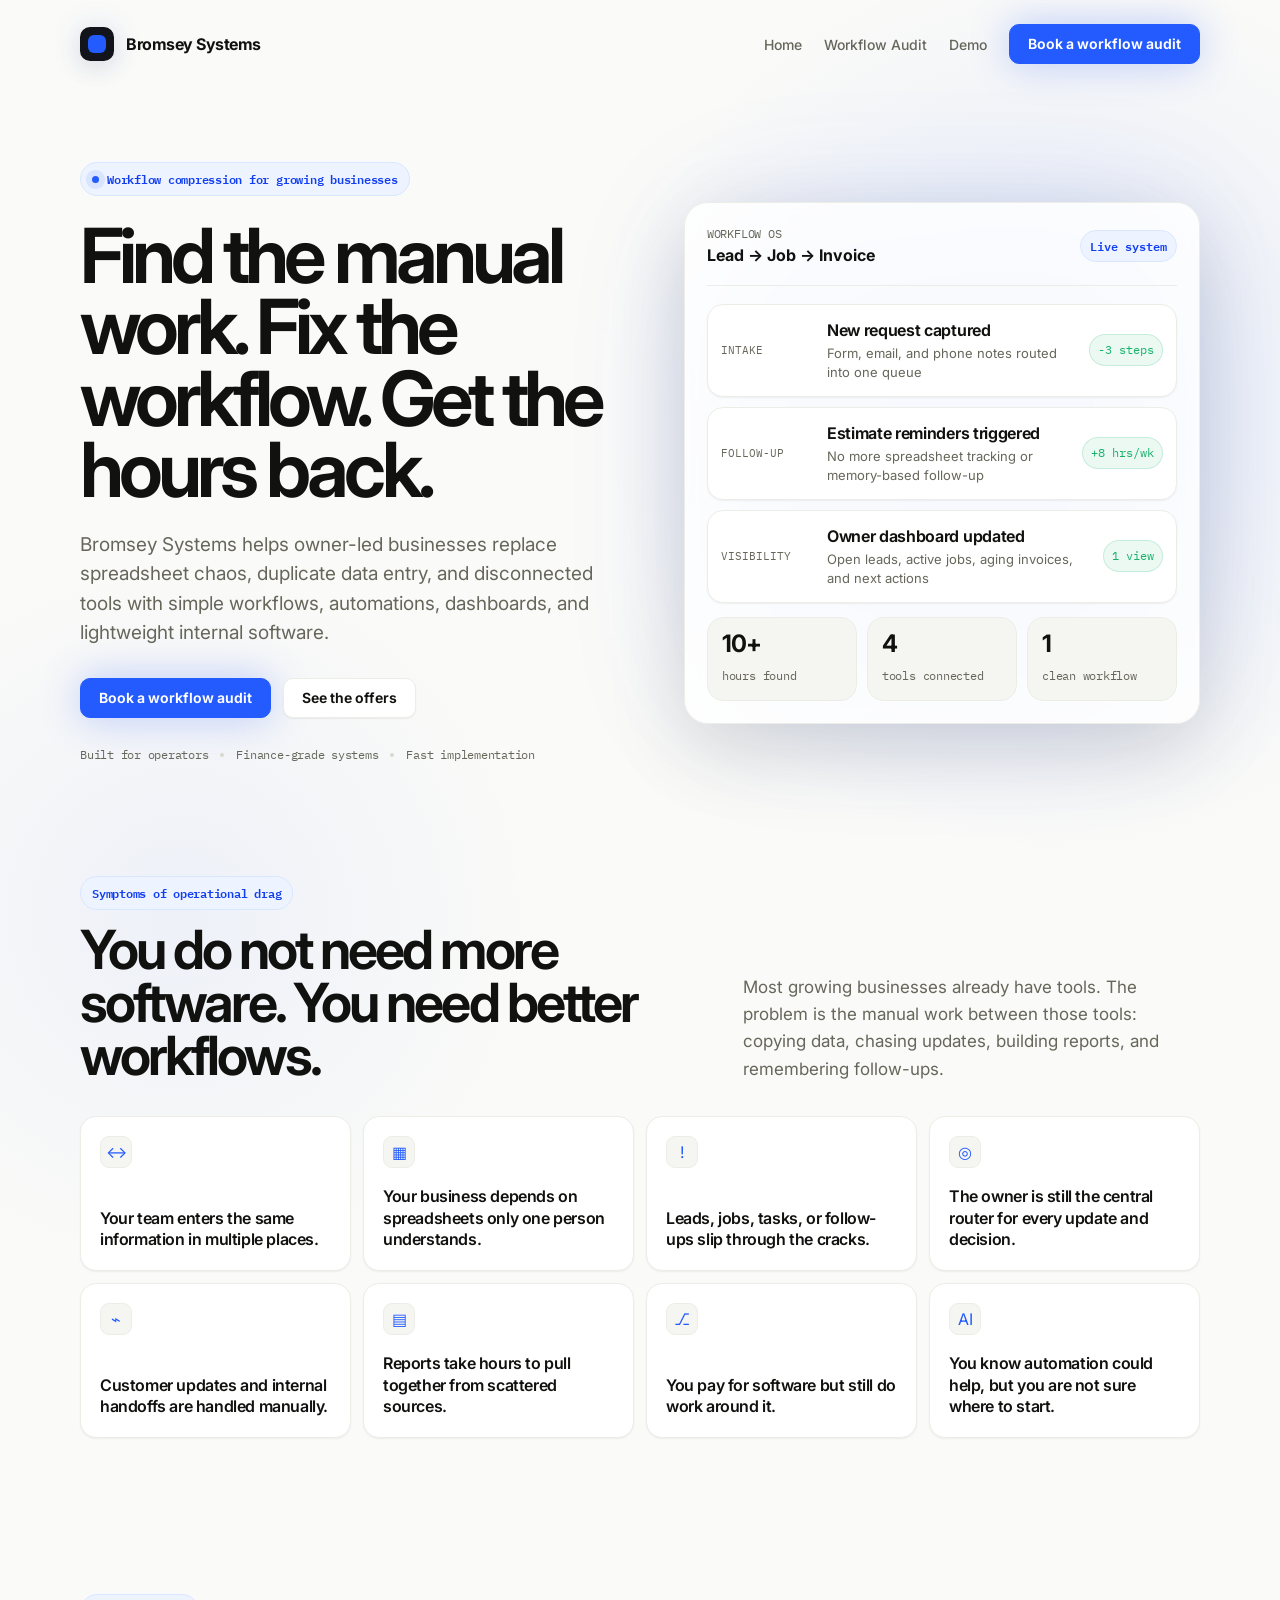
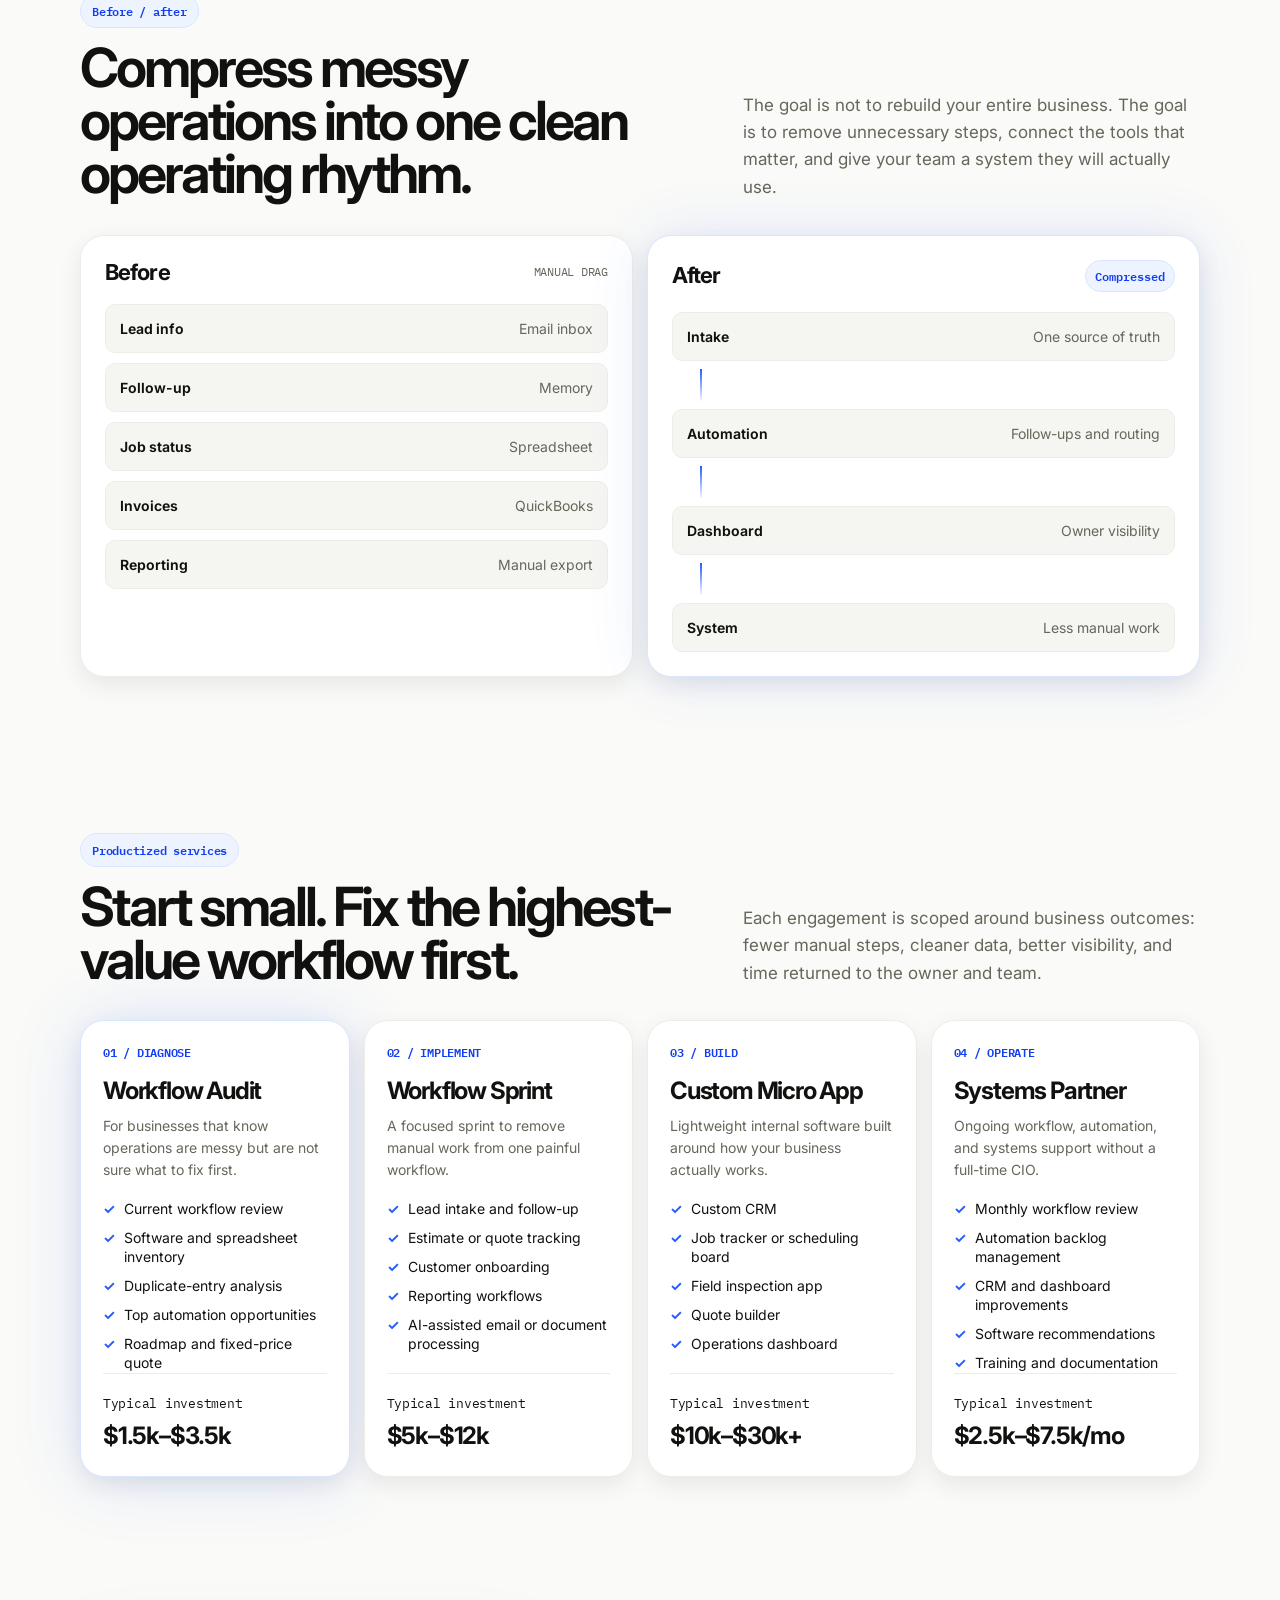
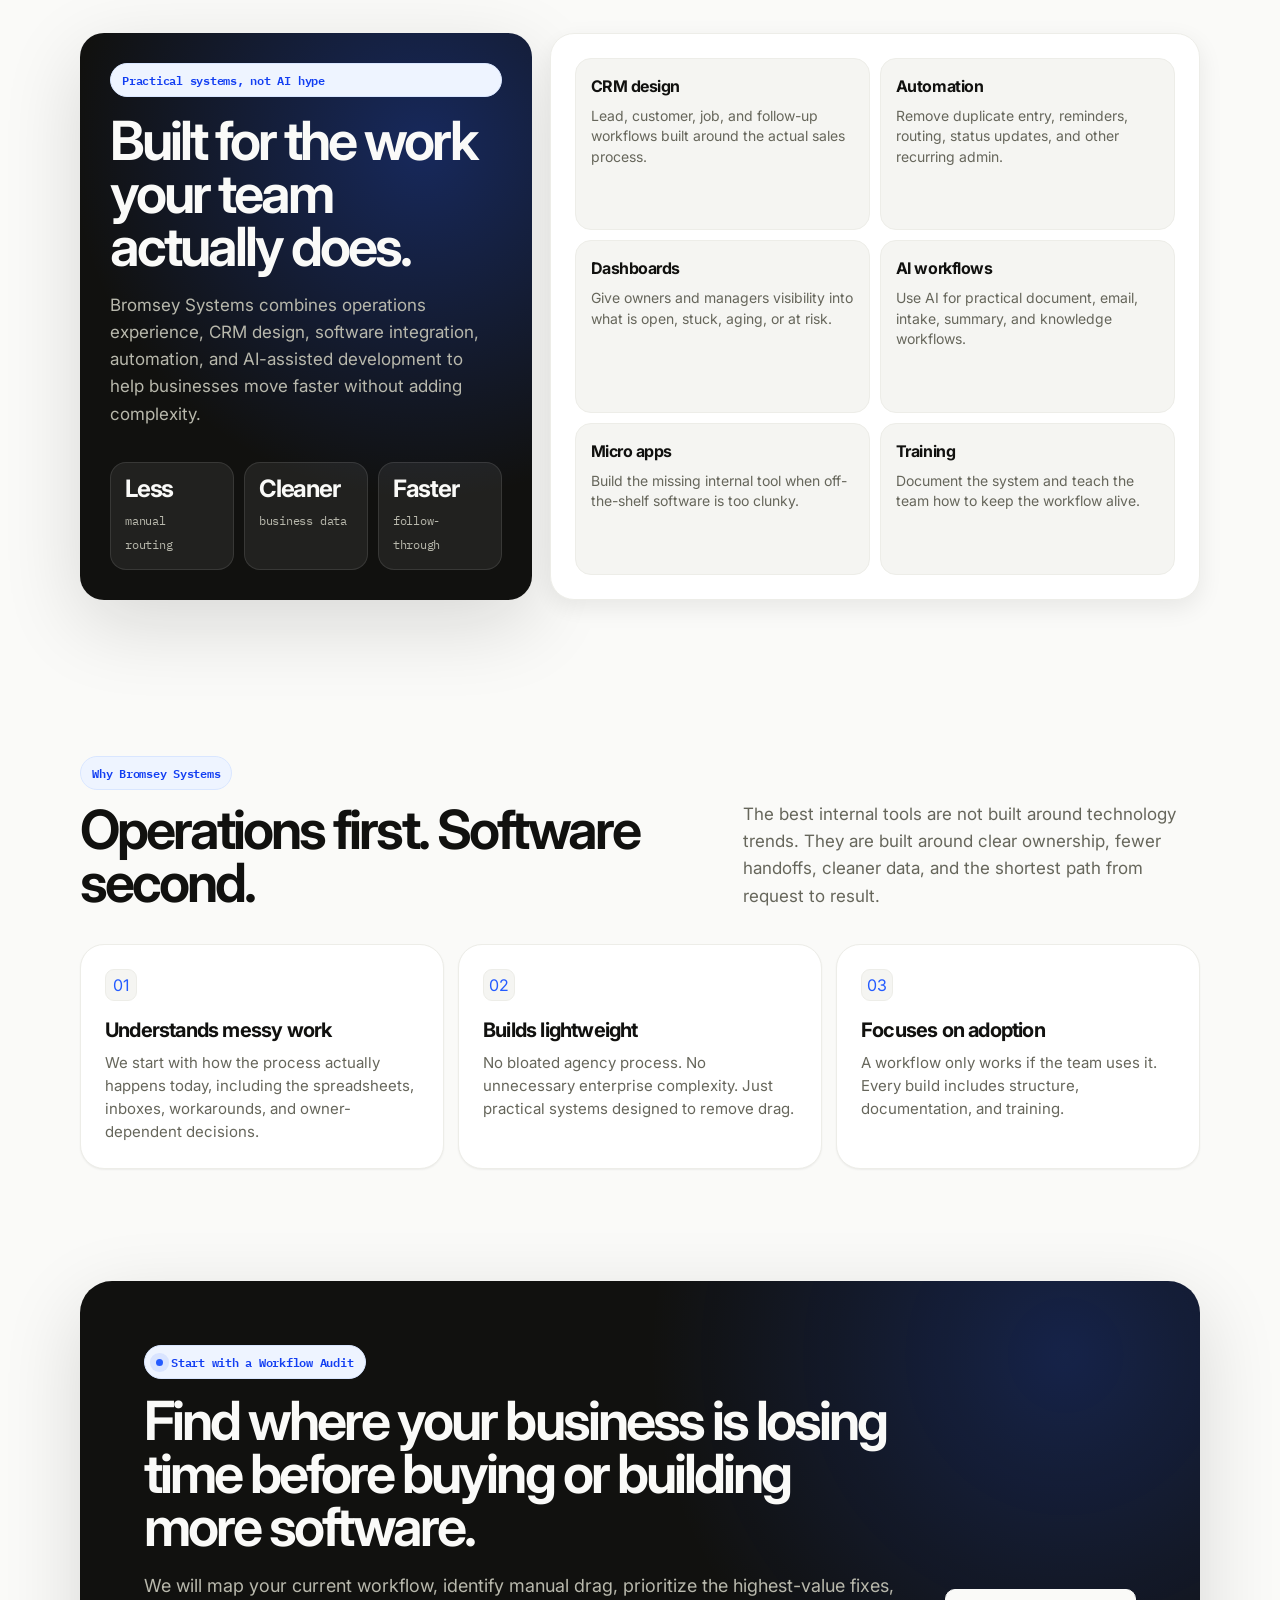
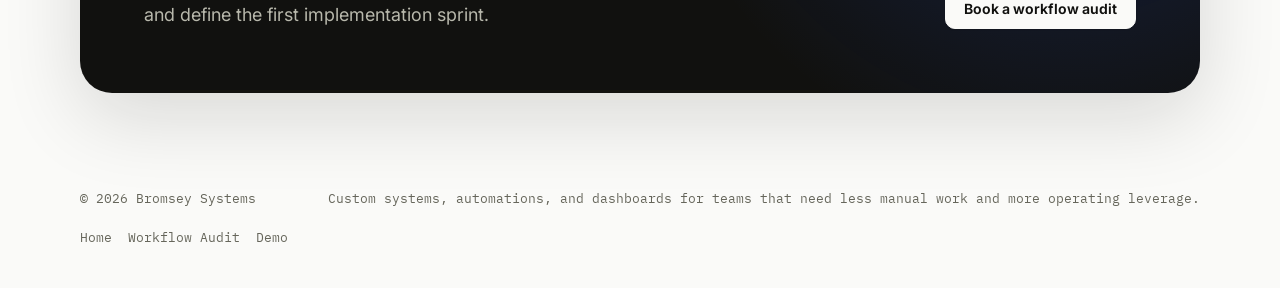
==== index.html @ bb5484d5 "Fix redundant mobile CTA on home page, refresh demo page copy index.html: the collapsed mobile nav s" ====
<!DOCTYPE html>
<html lang="en">
<head>
  <meta charset="UTF-8" />
  <meta name="viewport" content="width=device-width, initial-scale=1.0" />
  <title>Bromsey Systems | Workflow Compression for Growing Businesses</title>
  <meta name="description" content="Bromsey Systems helps owner-led businesses eliminate manual work with simple systems, automations, dashboards, and lightweight internal tools." />
  <link rel="preconnect" href="https://fonts.googleapis.com">
  <link rel="preconnect" href="https://fonts.gstatic.com" crossorigin>
  <link href="https://fonts.googleapis.com/css2?family=IBM+Plex+Mono:wght@400;500;600&family=Inter:wght@400;500;600;650;700&display=swap" rel="stylesheet">
  <link rel="stylesheet" href="assets/reveal.css">
  <style>
    :root {
      --background: #FAFAF8;
      --surface: #FFFFFF;
      --surface-2: #F5F5F2;
      --text: #11110F;
      --text-muted: #66665B;
      --muted-2: #8C8C80;
      --border: #EDEDE8;
      --border-strong: #D8D8D0;

      --brand: #245BFF;
      --brand-hover: #123EF2;
      --brand-soft: #EEF4FF;
      --brand-border: #D9E6FF;
      --brand-dark: #0A1438;

      --success: #17B26A;
      --warning: #F79009;

      --font-sans: "Inter", "Helvetica Neue", Arial, sans-serif;
      --font-mono: "IBM Plex Mono", "SFMono-Regular", Consolas, monospace;

      --radius-sm: 6px;
      --radius-md: 10px;
      --radius-lg: 16px;
      --radius-xl: 24px;
      --radius-full: 999px;

      --shadow-sm: 0 1px 2px rgba(17, 17, 15, 0.06);
      --shadow-md: 0 8px 24px rgba(17, 17, 15, 0.08);
      --shadow-lg: 0 24px 80px rgba(17, 17, 15, 0.14);
      --glow-brand: 0 0 80px rgba(36, 91, 255, 0.35);
    }

    * { box-sizing: border-box; }

    html {
      scroll-behavior: smooth;
    }

    body {
      margin: 0;
      font-family: var(--font-sans);
      background:
        radial-gradient(circle at 82% 8%, rgba(36, 91, 255, 0.10), transparent 28rem),
        radial-gradient(circle at 14% 18%, rgba(36, 91, 255, 0.06), transparent 22rem),
        var(--background);
      color: var(--text);
      line-height: 1.5;
    }

    a {
      color: inherit;
      text-decoration: none;
    }

    .page {
      overflow: hidden;
    }

    .nav {
      width: min(1120px, calc(100% - 40px));
      margin: 0 auto;
      padding: 24px 0 16px;
      display: flex;
      align-items: center;
      justify-content: space-between;
      flex-wrap: wrap;
      row-gap: 10px;
      gap: 24px;
    }

    .brand-lockup {
      display: flex;
      align-items: center;
      gap: 12px;
      font-weight: 700;
      letter-spacing: -0.03em;
      white-space: nowrap;
    }

    .mark {
      width: 34px;
      height: 34px;
      border-radius: 10px;
      background: var(--text);
      position: relative;
      box-shadow: var(--shadow-md);
    }

    .mark::before {
      content: "";
      position: absolute;
      left: 8px;
      top: 8px;
      width: 18px;
      height: 18px;
      border-radius: 6px;
      background: var(--brand);
      box-shadow: 0 0 34px rgba(36, 91, 255, 0.45);
    }

    .nav-links {
      display: flex;
      align-items: center;
      gap: 22px;
      font-size: 14px;
      color: var(--text-muted);
      font-weight: 500;
    }

    .nav-links a:hover {
      color: var(--text);
    }

    .nav-toggle {
      display: none;
      flex-direction: column;
      justify-content: center;
      align-items: center;
      gap: 5px;
      width: 38px;
      height: 38px;
      border-radius: var(--radius-md);
      border: 1px solid var(--border);
      background: var(--surface);
      cursor: pointer;
      padding: 0;
      margin-left: auto;
    }

    .nav-toggle-bar {
      display: block;
      width: 16px;
      height: 2px;
      background: var(--text);
      transition: transform 200ms ease, opacity 200ms ease;
    }

    .nav-toggle.active .nav-toggle-bar:nth-child(1) {
      transform: translateY(7px) rotate(45deg);
    }

    .nav-toggle.active .nav-toggle-bar:nth-child(2) {
      opacity: 0;
    }

    .nav-toggle.active .nav-toggle-bar:nth-child(3) {
      transform: translateY(-7px) rotate(-45deg);
    }

    .button {
      display: inline-flex;
      align-items: center;
      justify-content: center;
      border-radius: var(--radius-md);
      padding: 12px 18px;
      font-weight: 650;
      font-size: 14px;
      line-height: 1;
      transition: transform 180ms ease, background 180ms ease, border-color 180ms ease, box-shadow 180ms ease;
      white-space: nowrap;
    }

    .button-primary {
      background: var(--brand);
      color: #fff;
      box-shadow: 0 0 40px rgba(36, 91, 255, 0.28);
      border: 1px solid var(--brand);
    }

    .button-primary:hover {
      background: var(--brand-hover);
      transform: translateY(-1px);
    }

    .button-secondary {
      background: var(--surface);
      color: var(--text);
      border: 1px solid var(--border);
      box-shadow: var(--shadow-sm);
    }

    .button-secondary:hover {
      border-color: var(--border-strong);
      transform: translateY(-1px);
    }

    .hero {
      width: min(1120px, calc(100% - 40px));
      margin: 0 auto;
      padding: 82px 0 72px;
      display: grid;
      grid-template-columns: minmax(0, 1.03fr) minmax(420px, 0.97fr);
      gap: 56px;
      align-items: center;
    }

    .badge {
      display: inline-flex;
      align-items: center;
      gap: 8px;
      background: var(--brand-soft);
      color: var(--brand-hover);
      border: 1px solid var(--brand-border);
      border-radius: var(--radius-full);
      font-family: var(--font-mono);
      font-size: 12px;
      font-weight: 600;
      letter-spacing: -0.02em;
      padding: 7px 11px;
    }

    .pulse {
      width: 7px;
      height: 7px;
      border-radius: 999px;
      background: var(--brand);
      box-shadow: 0 0 0 6px rgba(36, 91, 255, 0.10);
    }

    h1 {
      margin: 24px 0 24px;
      font-size: clamp(48px, 7vw, 76px);
      line-height: 0.94;
      letter-spacing: -0.065em;
      font-weight: 650;
    }

    .hero-copy {
      color: var(--text-muted);
      font-size: 19px;
      line-height: 1.55;
      max-width: 660px;
      margin: 0 0 30px;
    }

    .hero-actions {
      display: flex;
      align-items: center;
      gap: 12px;
      flex-wrap: wrap;
      margin-bottom: 28px;
    }

    .trust-row {
      display: flex;
      align-items: center;
      gap: 12px;
      flex-wrap: wrap;
      color: var(--text-muted);
      font-family: var(--font-mono);
      font-size: 12px;
      letter-spacing: -0.02em;
    }

    .trust-dot {
      width: 4px;
      height: 4px;
      border-radius: 999px;
      background: var(--border-strong);
    }

    .hero-visual {
      position: relative;
    }

    .hero-visual::before {
      content: "";
      position: absolute;
      inset: 30px;
      background: var(--brand);
      filter: blur(75px);
      opacity: 0.17;
      z-index: 0;
    }

    .ops-card {
      position: relative;
      z-index: 1;
      background: rgba(255, 255, 255, 0.86);
      backdrop-filter: blur(16px);
      border: 1px solid var(--border);
      border-radius: var(--radius-xl);
      box-shadow: var(--shadow-lg);
      padding: 22px;
    }

    .ops-header {
      display: flex;
      align-items: center;
      justify-content: space-between;
      padding-bottom: 18px;
      border-bottom: 1px solid var(--border);
      margin-bottom: 18px;
    }

    .mono-label {
      font-family: var(--font-mono);
      color: var(--text-muted);
      font-size: 12px;
      letter-spacing: -0.02em;
      text-transform: uppercase;
    }

    .status-chip {
      font-family: var(--font-mono);
      font-size: 12px;
      color: var(--brand-hover);
      background: var(--brand-soft);
      border: 1px solid var(--brand-border);
      padding: 6px 9px;
      border-radius: var(--radius-full);
      font-weight: 600;
    }

    .flow {
      display: grid;
      gap: 10px;
    }

    .flow-row {
      display: grid;
      grid-template-columns: 94px 1fr auto;
      gap: 12px;
      align-items: center;
      padding: 13px;
      background: var(--surface);
      border: 1px solid var(--border);
      border-radius: var(--radius-lg);
      box-shadow: var(--shadow-sm);
    }

    .flow-tag {
      font-family: var(--font-mono);
      font-size: 11px;
      color: var(--text-muted);
    }

    .flow-title {
      font-weight: 650;
      letter-spacing: -0.02em;
    }

    .flow-meta {
      color: var(--text-muted);
      font-size: 13px;
      margin-top: 2px;
    }

    .mini-metric {
      font-family: var(--font-mono);
      font-size: 12px;
      color: var(--success);
      background: rgba(23, 178, 106, 0.08);
      border: 1px solid rgba(23, 178, 106, 0.18);
      border-radius: var(--radius-full);
      padding: 6px 8px;
      white-space: nowrap;
    }

    .visual-footer {
      margin-top: 14px;
      display: grid;
      grid-template-columns: repeat(3, 1fr);
      gap: 10px;
    }

    .stat {
      border: 1px solid var(--border);
      background: var(--surface-2);
      border-radius: var(--radius-lg);
      padding: 14px;
    }

    .stat strong {
      display: block;
      font-size: 24px;
      line-height: 1;
      letter-spacing: -0.05em;
      margin-bottom: 6px;
    }

    .stat span {
      color: var(--text-muted);
      font-size: 12px;
      font-family: var(--font-mono);
      letter-spacing: -0.02em;
    }

    .section {
      width: min(1120px, calc(100% - 40px));
      margin: 0 auto;
      padding: 78px 0;
    }

    .section-tight {
      padding-top: 40px;
    }

    .section-heading {
      display: grid;
      grid-template-columns: minmax(0, 0.86fr) minmax(260px, 0.64fr);
      gap: 48px;
      align-items: end;
      margin-bottom: 34px;
    }

    h2 {
      margin: 14px 0 0;
      font-size: clamp(36px, 5vw, 54px);
      line-height: 0.98;
      letter-spacing: -0.055em;
      font-weight: 650;
    }

    .section-heading p {
      margin: 0;
      color: var(--text-muted);
      font-size: 17px;
      line-height: 1.6;
    }

    .pain-grid {
      display: grid;
      grid-template-columns: repeat(4, 1fr);
      gap: 12px;
    }

    .pain-card {
      background: var(--surface);
      border: 1px solid var(--border);
      border-radius: var(--radius-lg);
      box-shadow: var(--shadow-sm);
      padding: 19px;
      min-height: 152px;
      display: flex;
      flex-direction: column;
      gap: 18px;
      justify-content: space-between;
    }

    .icon {
      width: 32px;
      height: 32px;
      border-radius: 9px;
      background: var(--surface-2);
      border: 1px solid var(--border);
      display: grid;
      place-items: center;
      color: var(--brand);
    }

    .pain-card p {
      margin: 0;
      color: var(--text);
      font-weight: 600;
      letter-spacing: -0.025em;
      line-height: 1.35;
    }

    .split-system {
      display: grid;
      grid-template-columns: 1fr 1fr;
      gap: 14px;
      align-items: stretch;
    }

    .system-panel {
      border: 1px solid var(--border);
      border-radius: var(--radius-xl);
      background: var(--surface);
      padding: 24px;
      box-shadow: var(--shadow-md);
      position: relative;
      overflow: hidden;
    }

    .system-panel.after {
      border-color: var(--brand-border);
      box-shadow: var(--shadow-md), 0 0 60px rgba(36, 91, 255, 0.12);
    }

    .panel-title {
      display: flex;
      align-items: center;
      justify-content: space-between;
      gap: 16px;
      margin-bottom: 20px;
    }

    .panel-title h3 {
      margin: 0;
      font-size: 22px;
      line-height: 1.1;
      letter-spacing: -0.04em;
    }

    .stack {
      display: grid;
      gap: 10px;
    }

    .stack-item {
      display: flex;
      align-items: center;
      justify-content: space-between;
      gap: 12px;
      padding: 13px 14px;
      border-radius: var(--radius-md);
      background: var(--surface-2);
      border: 1px solid var(--border);
      color: var(--text-muted);
      font-size: 14px;
    }

    .stack-item strong {
      color: var(--text);
      font-weight: 650;
    }

    .connected-line {
      height: 32px;
      width: 2px;
      background: linear-gradient(var(--brand), rgba(36, 91, 255, 0.05));
      margin: -2px 0 -2px 28px;
    }

    .services-grid {
      display: grid;
      grid-template-columns: repeat(4, 1fr);
      gap: 14px;
    }

    .service-card {
      background: var(--surface);
      border: 1px solid var(--border);
      border-radius: var(--radius-xl);
      box-shadow: var(--shadow-md);
      padding: 22px;
      display: flex;
      flex-direction: column;
      min-height: 430px;
      position: relative;
    }

    .service-card.featured {
      border-color: var(--brand-border);
      box-shadow: var(--shadow-md), 0 0 70px rgba(36, 91, 255, 0.15);
    }

    .service-kicker {
      font-family: var(--font-mono);
      color: var(--brand-hover);
      font-size: 12px;
      font-weight: 600;
      letter-spacing: -0.02em;
      margin-bottom: 18px;
    }

    .service-card h3 {
      margin: 0 0 12px;
      font-size: 24px;
      line-height: 1;
      letter-spacing: -0.05em;
    }

    .service-card p {
      margin: 0 0 20px;
      color: var(--text-muted);
      font-size: 14px;
      line-height: 1.55;
    }

    .service-card ul {
      list-style: none;
      padding: 0;
      margin: 0;
      display: grid;
      gap: 10px;
    }

    .service-card li {
      display: flex;
      gap: 9px;
      color: var(--text);
      font-size: 14px;
      line-height: 1.35;
    }

    .check {
      color: var(--brand);
      font-weight: 700;
      flex: 0 0 auto;
    }

    .price {
      margin-top: auto;
      padding-top: 20px;
      font-family: var(--font-mono);
      color: var(--text);
      font-size: 13px;
      letter-spacing: -0.02em;
      border-top: 1px solid var(--border);
    }

    .price strong {
      display: block;
      font-family: var(--font-sans);
      font-size: 24px;
      letter-spacing: -0.05em;
      margin-top: 5px;
    }

    .capabilities {
      display: grid;
      grid-template-columns: 0.82fr 1.18fr;
      gap: 18px;
      align-items: stretch;
    }

    .dark-card {
      background:
        radial-gradient(circle at 76% 20%, rgba(36, 91, 255, 0.32), transparent 22rem),
        #11110F;
      color: #FAFAF8;
      border-radius: var(--radius-xl);
      padding: 30px;
      min-height: 400px;
      box-shadow: var(--shadow-lg);
      position: relative;
      overflow: hidden;
      display: flex;
      flex-direction: column;
    }

    .dark-card h2 {
      color: #FAFAF8;
      margin-top: 18px;
    }

    .dark-card p {
      color: #B8B8AC;
      font-size: 17px;
      line-height: 1.6;
      margin: 18px 0 0;
      max-width: 520px;
    }

    .metric-strip {
      position: static;
      display: grid;
      grid-template-columns: repeat(3, minmax(0, 1fr));
      gap: 10px;
      margin-top: auto;
      padding-top: 34px;
    }

    .metric-strip .stat {
      background: rgba(250,250,248,0.07);
      border-color: rgba(250,250,248,0.10);
      min-width: 0;
    }

    .metric-strip .stat span {
      color: #B8B8AC;
    }

    .cap-list {
      background: var(--surface);
      border: 1px solid var(--border);
      border-radius: var(--radius-xl);
      padding: 24px;
      display: grid;
      grid-template-columns: 1fr 1fr;
      gap: 10px;
      box-shadow: var(--shadow-md);
    }

    .cap-item {
      padding: 15px;
      border: 1px solid var(--border);
      border-radius: var(--radius-lg);
      background: var(--surface-2);
    }

    .cap-item h3 {
      margin: 0 0 8px;
      font-size: 16px;
      letter-spacing: -0.03em;
    }

    .cap-item p {
      margin: 0;
      color: var(--text-muted);
      font-size: 14px;
      line-height: 1.45;
    }

    .proof-grid {
      display: grid;
      grid-template-columns: repeat(3, 1fr);
      gap: 14px;
    }

    .proof-card {
      border: 1px solid var(--border);
      background: var(--surface);
      border-radius: var(--radius-xl);
      padding: 24px;
      box-shadow: var(--shadow-sm);
    }

    .proof-card h3 {
      margin: 18px 0 10px;
      font-size: 20px;
      letter-spacing: -0.04em;
      line-height: 1.1;
    }

    .proof-card p {
      margin: 0;
      color: var(--text-muted);
      font-size: 15px;
      line-height: 1.55;
    }

    .cta {
      width: min(1120px, calc(100% - 40px));
      margin: 34px auto 96px;
      background:
        radial-gradient(circle at 88% 18%, rgba(36, 91, 255, 0.24), transparent 26rem),
        #11110F;
      color: #FAFAF8;
      border-radius: 32px;
      padding: clamp(34px, 6vw, 64px);
      display: grid;
      grid-template-columns: minmax(0, 1fr) auto;
      gap: 32px;
      align-items: end;
      box-shadow: var(--shadow-lg);
    }

    .cta h2 {
      color: #FAFAF8;
      margin-top: 16px;
      max-width: 800px;
    }

    .cta p {
      color: #B8B8AC;
      font-size: 18px;
      line-height: 1.6;
      margin: 18px 0 0;
      max-width: 760px;
    }

    .cta .button-secondary {
      background: #FAFAF8;
      border-color: #FAFAF8;
    }

    .footer {
      width: min(1120px, calc(100% - 40px));
      margin: 0 auto;
      padding: 0 0 40px;
      color: var(--text-muted);
      font-size: 13px;
      display: flex;
      justify-content: space-between;
      gap: 20px;
      flex-wrap: wrap;
      font-family: var(--font-mono);
    }

    .footer-links {
      display: flex;
      gap: 16px;
    }

    .footer-links a:hover {
      color: var(--text);
    }

    @media (max-width: 980px) {
      .hero {
        grid-template-columns: 1fr;
        padding-top: 56px;
      }

      .hero-visual {
        max-width: 620px;
      }

      .section-heading,
      .capabilities,
      .cta {
        grid-template-columns: 1fr;
      }

      .pain-grid,
      .services-grid {
        grid-template-columns: repeat(2, 1fr);
      }

      .split-system,
      .proof-grid {
        grid-template-columns: 1fr;
      }

      .service-card {
        min-height: auto;
      }
    }

    @media (max-width: 680px) {
      .nav-toggle {
        display: flex;
      }

      .nav-links {
        flex-basis: 100%;
      }

      .nav-links a:not(.button) {
        display: none;
      }

      .nav-links a.button {
        display: none;
      }

      .nav-links.open {
        flex-direction: column;
        align-items: flex-start;
        gap: 14px;
        padding-top: 8px;
      }

      .nav-links.open a.button {
        display: inline-flex;
      }

      .nav-links.open a:not(.button) {
        display: block;
      }

      .hero,
      .section,
      .cta,
      .nav,
      .footer {
        width: min(100% - 28px, 1120px);
      }

      .hero {
        padding-bottom: 46px;
      }

      h1 {
        font-size: 49px;
      }

      .hero-copy {
        font-size: 17px;
      }

      .pain-grid,
      .services-grid,
      .cap-list,
      .visual-footer,
      .metric-strip {
        grid-template-columns: 1fr;
      }

      .flow-row {
        grid-template-columns: 1fr;
      }

      .section {
        padding: 54px 0;
      }

      .cta {
        margin-bottom: 56px;
        border-radius: 24px;
      }
    }

    @media print {
      body {
        background: #fff;
      }
      .button, .nav-links {
        display: none;
      }
      .hero, .section, .cta {
        page-break-inside: avoid;
      }
      .cta, .dark-card {
        background: #11110F !important;
        -webkit-print-color-adjust: exact;
        print-color-adjust: exact;
      }
    }
  </style>
</head>

<body>
  <main class="page">
    <nav class="nav" aria-label="Main navigation">
      <a class="brand-lockup" href="index.html">
        <span class="mark" aria-hidden="true"></span>
        <span>Bromsey Systems</span>
      </a>
      <button class="nav-toggle" id="navToggle" type="button" aria-label="Toggle menu" aria-expanded="false" aria-controls="navLinks">
        <span class="nav-toggle-bar"></span>
        <span class="nav-toggle-bar"></span>
        <span class="nav-toggle-bar"></span>
      </button>
      <div class="nav-links" id="navLinks">
        <a href="index.html">Home</a>
        <a href="workflow-audit.html">Workflow Audit</a>
        <a href="demo.html">Demo</a>
        <a class="button button-primary" href="book-audit.html">Book a workflow audit</a>
      </div>
    </nav>

    <section class="hero">
      <div>
        <span class="badge"><span class="pulse"></span> Workflow compression for growing businesses</span>
        <h1>Find the manual work. Fix the workflow. Get the hours back.</h1>
        <p class="hero-copy">
          Bromsey Systems helps owner-led businesses replace spreadsheet chaos, duplicate data entry, and disconnected tools with simple workflows, automations, dashboards, and lightweight internal software.
        </p>
        <div class="hero-actions">
          <a class="button button-primary" href="book-audit.html">Book a workflow audit</a>
          <a class="button button-secondary" href="#services">See the offers</a>
        </div>
        <div class="trust-row" aria-label="Trust signals">
          <span>Built for operators</span>
          <span class="trust-dot"></span>
          <span>Finance-grade systems</span>
          <span class="trust-dot"></span>
          <span>Fast implementation</span>
        </div>
      </div>

      <div class="hero-visual" aria-label="Workflow system example">
        <div class="ops-card">
          <div class="ops-header">
            <div>
              <div class="mono-label">Workflow OS</div>
              <strong>Lead → Job → Invoice</strong>
            </div>
            <span class="status-chip">Live system</span>
          </div>

          <div class="flow">
            <div class="flow-row">
              <span class="flow-tag">INTAKE</span>
              <div>
                <div class="flow-title">New request captured</div>
                <div class="flow-meta">Form, email, and phone notes routed into one queue</div>
              </div>
              <span class="mini-metric">-3 steps</span>
            </div>

            <div class="flow-row">
              <span class="flow-tag">FOLLOW-UP</span>
              <div>
                <div class="flow-title">Estimate reminders triggered</div>
                <div class="flow-meta">No more spreadsheet tracking or memory-based follow-up</div>
              </div>
              <span class="mini-metric">+8 hrs/wk</span>
            </div>

            <div class="flow-row">
              <span class="flow-tag">VISIBILITY</span>
              <div>
                <div class="flow-title">Owner dashboard updated</div>
                <div class="flow-meta">Open leads, active jobs, aging invoices, and next actions</div>
              </div>
              <span class="mini-metric">1 view</span>
            </div>
          </div>

          <div class="visual-footer">
            <div class="stat">
              <strong data-counter="10" data-suffix="+">0+</strong>
              <span>hours found</span>
            </div>
            <div class="stat">
              <strong data-counter="4">0</strong>
              <span>tools connected</span>
            </div>
            <div class="stat">
              <strong data-counter="1">0</strong>
              <span>clean workflow</span>
            </div>
          </div>
        </div>
      </div>
    </section>

    <section class="section section-tight">
      <div class="section-heading reveal">
        <div>
          <span class="badge">Symptoms of operational drag</span>
          <h2>You do not need more software. You need better workflows.</h2>
        </div>
        <p>
          Most growing businesses already have tools. The problem is the manual work between those tools: copying data, chasing updates, building reports, and remembering follow-ups.
        </p>
      </div>

      <div class="pain-grid reveal-group">
        <div class="pain-card reveal-item">
          <span class="icon">↔</span>
          <p>Your team enters the same information in multiple places.</p>
        </div>
        <div class="pain-card reveal-item">
          <span class="icon">▦</span>
          <p>Your business depends on spreadsheets only one person understands.</p>
        </div>
        <div class="pain-card reveal-item">
          <span class="icon">!</span>
          <p>Leads, jobs, tasks, or follow-ups slip through the cracks.</p>
        </div>
        <div class="pain-card reveal-item">
          <span class="icon">◎</span>
          <p>The owner is still the central router for every update and decision.</p>
        </div>
        <div class="pain-card reveal-item">
          <span class="icon">⌁</span>
          <p>Customer updates and internal handoffs are handled manually.</p>
        </div>
        <div class="pain-card reveal-item">
          <span class="icon">▤</span>
          <p>Reports take hours to pull together from scattered sources.</p>
        </div>
        <div class="pain-card reveal-item">
          <span class="icon">⎇</span>
          <p>You pay for software but still do work around it.</p>
        </div>
        <div class="pain-card reveal-item">
          <span class="icon">AI</span>
          <p>You know automation could help, but you are not sure where to start.</p>
        </div>
      </div>
    </section>

    <section id="systems" class="section">
      <div class="section-heading reveal">
        <div>
          <span class="badge">Before / after</span>
          <h2>Compress messy operations into one clean operating rhythm.</h2>
        </div>
        <p>
          The goal is not to rebuild your entire business. The goal is to remove unnecessary steps, connect the tools that matter, and give your team a system they will actually use.
        </p>
      </div>

      <div class="split-system reveal-group">
        <div class="system-panel reveal-item">
          <div class="panel-title">
            <h3>Before</h3>
            <span class="mono-label">Manual drag</span>
          </div>
          <div class="stack">
            <div class="stack-item"><strong>Lead info</strong><span>Email inbox</span></div>
            <div class="stack-item"><strong>Follow-up</strong><span>Memory</span></div>
            <div class="stack-item"><strong>Job status</strong><span>Spreadsheet</span></div>
            <div class="stack-item"><strong>Invoices</strong><span>QuickBooks</span></div>
            <div class="stack-item"><strong>Reporting</strong><span>Manual export</span></div>
          </div>
        </div>

        <div class="system-panel after reveal-item">
          <div class="panel-title">
            <h3>After</h3>
            <span class="status-chip">Compressed</span>
          </div>
          <div class="stack">
            <div class="stack-item"><strong>Intake</strong><span>One source of truth</span></div>
            <div class="connected-line"></div>
            <div class="stack-item"><strong>Automation</strong><span>Follow-ups and routing</span></div>
            <div class="connected-line"></div>
            <div class="stack-item"><strong>Dashboard</strong><span>Owner visibility</span></div>
            <div class="connected-line"></div>
            <div class="stack-item"><strong>System</strong><span>Less manual work</span></div>
          </div>
        </div>
      </div>
    </section>

    <section id="services" class="section">
      <div class="section-heading reveal">
        <div>
          <span class="badge">Productized services</span>
          <h2>Start small. Fix the highest-value workflow first.</h2>
        </div>
        <p>
          Each engagement is scoped around business outcomes: fewer manual steps, cleaner data, better visibility, and time returned to the owner and team.
        </p>
      </div>

      <div class="services-grid reveal-group">
        <article id="audit" class="service-card featured reveal-item">
          <div class="service-kicker">01 / DIAGNOSE</div>
          <h3>Workflow Audit</h3>
          <p>For businesses that know operations are messy but are not sure what to fix first.</p>
          <ul>
            <li><span class="check">✓</span><span>Current workflow review</span></li>
            <li><span class="check">✓</span><span>Software and spreadsheet inventory</span></li>
            <li><span class="check">✓</span><span>Duplicate-entry analysis</span></li>
            <li><span class="check">✓</span><span>Top automation opportunities</span></li>
            <li><span class="check">✓</span><span>Roadmap and fixed-price quote</span></li>
          </ul>
          <div class="price">Typical investment <strong>$1.5k–$3.5k</strong></div>
        </article>

        <article class="service-card reveal-item">
          <div class="service-kicker">02 / IMPLEMENT</div>
          <h3>Workflow Sprint</h3>
          <p>A focused sprint to remove manual work from one painful workflow.</p>
          <ul>
            <li><span class="check">✓</span><span>Lead intake and follow-up</span></li>
            <li><span class="check">✓</span><span>Estimate or quote tracking</span></li>
            <li><span class="check">✓</span><span>Customer onboarding</span></li>
            <li><span class="check">✓</span><span>Reporting workflows</span></li>
            <li><span class="check">✓</span><span>AI-assisted email or document processing</span></li>
          </ul>
          <div class="price">Typical investment <strong>$5k–$12k</strong></div>
        </article>

        <article class="service-card reveal-item">
          <div class="service-kicker">03 / BUILD</div>
          <h3>Custom Micro App</h3>
          <p>Lightweight internal software built around how your business actually works.</p>
          <ul>
            <li><span class="check">✓</span><span>Custom CRM</span></li>
            <li><span class="check">✓</span><span>Job tracker or scheduling board</span></li>
            <li><span class="check">✓</span><span>Field inspection app</span></li>
            <li><span class="check">✓</span><span>Quote builder</span></li>
            <li><span class="check">✓</span><span>Operations dashboard</span></li>
          </ul>
          <div class="price">Typical investment <strong>$10k–$30k+</strong></div>
        </article>

        <article class="service-card reveal-item">
          <div class="service-kicker">04 / OPERATE</div>
          <h3>Systems Partner</h3>
          <p>Ongoing workflow, automation, and systems support without a full-time CIO.</p>
          <ul>
            <li><span class="check">✓</span><span>Monthly workflow review</span></li>
            <li><span class="check">✓</span><span>Automation backlog management</span></li>
            <li><span class="check">✓</span><span>CRM and dashboard improvements</span></li>
            <li><span class="check">✓</span><span>Software recommendations</span></li>
            <li><span class="check">✓</span><span>Training and documentation</span></li>
          </ul>
          <div class="price">Typical investment <strong>$2.5k–$7.5k/mo</strong></div>
        </article>
      </div>
    </section>

    <section class="section">
      <div class="capabilities reveal-group">
        <div class="dark-card reveal-item">
          <span class="badge">Practical systems, not AI hype</span>
          <h2>Built for the work your team actually does.</h2>
          <p>
            Bromsey Systems combines operations experience, CRM design, software integration, automation, and AI-assisted development to help businesses move faster without adding complexity.
          </p>
          <div class="metric-strip">
            <div class="stat">
              <strong>Less</strong>
              <span>manual routing</span>
            </div>
            <div class="stat">
              <strong>Cleaner</strong>
              <span>business data</span>
            </div>
            <div class="stat">
              <strong>Faster</strong>
              <span>follow-through</span>
            </div>
          </div>
        </div>

        <div class="cap-list reveal-item">
          <div class="cap-item">
            <h3>CRM design</h3>
            <p>Lead, customer, job, and follow-up workflows built around the actual sales process.</p>
          </div>
          <div class="cap-item">
            <h3>Automation</h3>
            <p>Remove duplicate entry, reminders, routing, status updates, and other recurring admin.</p>
          </div>
          <div class="cap-item">
            <h3>Dashboards</h3>
            <p>Give owners and managers visibility into what is open, stuck, aging, or at risk.</p>
          </div>
          <div class="cap-item">
            <h3>AI workflows</h3>
            <p>Use AI for practical document, email, intake, summary, and knowledge workflows.</p>
          </div>
          <div class="cap-item">
            <h3>Micro apps</h3>
            <p>Build the missing internal tool when off-the-shelf software is too clunky.</p>
          </div>
          <div class="cap-item">
            <h3>Training</h3>
            <p>Document the system and teach the team how to keep the workflow alive.</p>
          </div>
        </div>
      </div>
    </section>

    <section class="section">
      <div class="section-heading reveal">
        <div>
          <span class="badge">Why Bromsey Systems</span>
          <h2>Operations first. Software second.</h2>
        </div>
        <p>
          The best internal tools are not built around technology trends. They are built around clear ownership, fewer handoffs, cleaner data, and the shortest path from request to result.
        </p>
      </div>

      <div class="proof-grid reveal-group">
        <div class="proof-card reveal-item">
          <span class="icon">01</span>
          <h3>Understands messy work</h3>
          <p>We start with how the process actually happens today, including the spreadsheets, inboxes, workarounds, and owner-dependent decisions.</p>
        </div>
        <div class="proof-card reveal-item">
          <span class="icon">02</span>
          <h3>Builds lightweight</h3>
          <p>No bloated agency process. No unnecessary enterprise complexity. Just practical systems designed to remove drag.</p>
        </div>
        <div class="proof-card reveal-item">
          <span class="icon">03</span>
          <h3>Focuses on adoption</h3>
          <p>A workflow only works if the team uses it. Every build includes structure, documentation, and training.</p>
        </div>
      </div>
    </section>

    <section class="cta reveal">
      <div>
        <span class="badge"><span class="pulse"></span> Start with a Workflow Audit</span>
        <h2>Find where your business is losing time before buying or building more software.</h2>
        <p>
          We will map your current workflow, identify manual drag, prioritize the highest-value fixes, and define the first implementation sprint.
        </p>
      </div>
      <a class="button button-secondary" href="book-audit.html">Book a workflow audit</a>
    </section>

    <footer class="footer">
      <span>© 2026 Bromsey Systems</span>
      <span>Custom systems, automations, and dashboards for teams that need less manual work and more operating leverage.</span>
      <span class="footer-links">
        <a href="index.html">Home</a>
        <a href="workflow-audit.html">Workflow Audit</a>
        <a href="demo.html">Demo</a>
      </span>
    </footer>
  </main>

  <script src="assets/reveal.js" defer></script>
  <script>
    const navToggle = document.getElementById("navToggle");
    const navLinks = document.getElementById("navLinks");

    navToggle.addEventListener("click", () => {
      const isOpen = navLinks.classList.toggle("open");
      navToggle.classList.toggle("active", isOpen);
      navToggle.setAttribute("aria-expanded", String(isOpen));
    });

    navLinks.querySelectorAll("a").forEach(link => {
      link.addEventListener("click", () => {
        navLinks.classList.remove("open");
        navToggle.classList.remove("active");
        navToggle.setAttribute("aria-expanded", "false");
      });
    });
  </script>
</body>
</html>
---- assets/reveal.css ----
.reveal {
  opacity: 0;
  transform: translateY(22px);
  transition: opacity 640ms cubic-bezier(0.16, 1, 0.3, 1), transform 640ms cubic-bezier(0.16, 1, 0.3, 1);
  will-change: opacity, transform;
}

.reveal.in-view {
  opacity: 1;
  transform: translateY(0);
}

.reveal-group.in-view .reveal-item {
  opacity: 1;
  transform: translateY(0);
}

.reveal-item {
  opacity: 0;
  transform: translateY(18px);
  transition: opacity 560ms cubic-bezier(0.16, 1, 0.3, 1), transform 560ms cubic-bezier(0.16, 1, 0.3, 1);
}

.reveal-group.in-view .reveal-item:nth-child(1) { transition-delay: 0ms; }
.reveal-group.in-view .reveal-item:nth-child(2) { transition-delay: 60ms; }
.reveal-group.in-view .reveal-item:nth-child(3) { transition-delay: 120ms; }
.reveal-group.in-view .reveal-item:nth-child(4) { transition-delay: 180ms; }
.reveal-group.in-view .reveal-item:nth-child(5) { transition-delay: 240ms; }
.reveal-group.in-view .reveal-item:nth-child(6) { transition-delay: 300ms; }
.reveal-group.in-view .reveal-item:nth-child(7) { transition-delay: 360ms; }
.reveal-group.in-view .reveal-item:nth-child(8) { transition-delay: 420ms; }

@media (prefers-reduced-motion: reduce) {
  .reveal,
  .reveal-item {
    opacity: 1;
    transform: none;
    transition: none;
  }
}
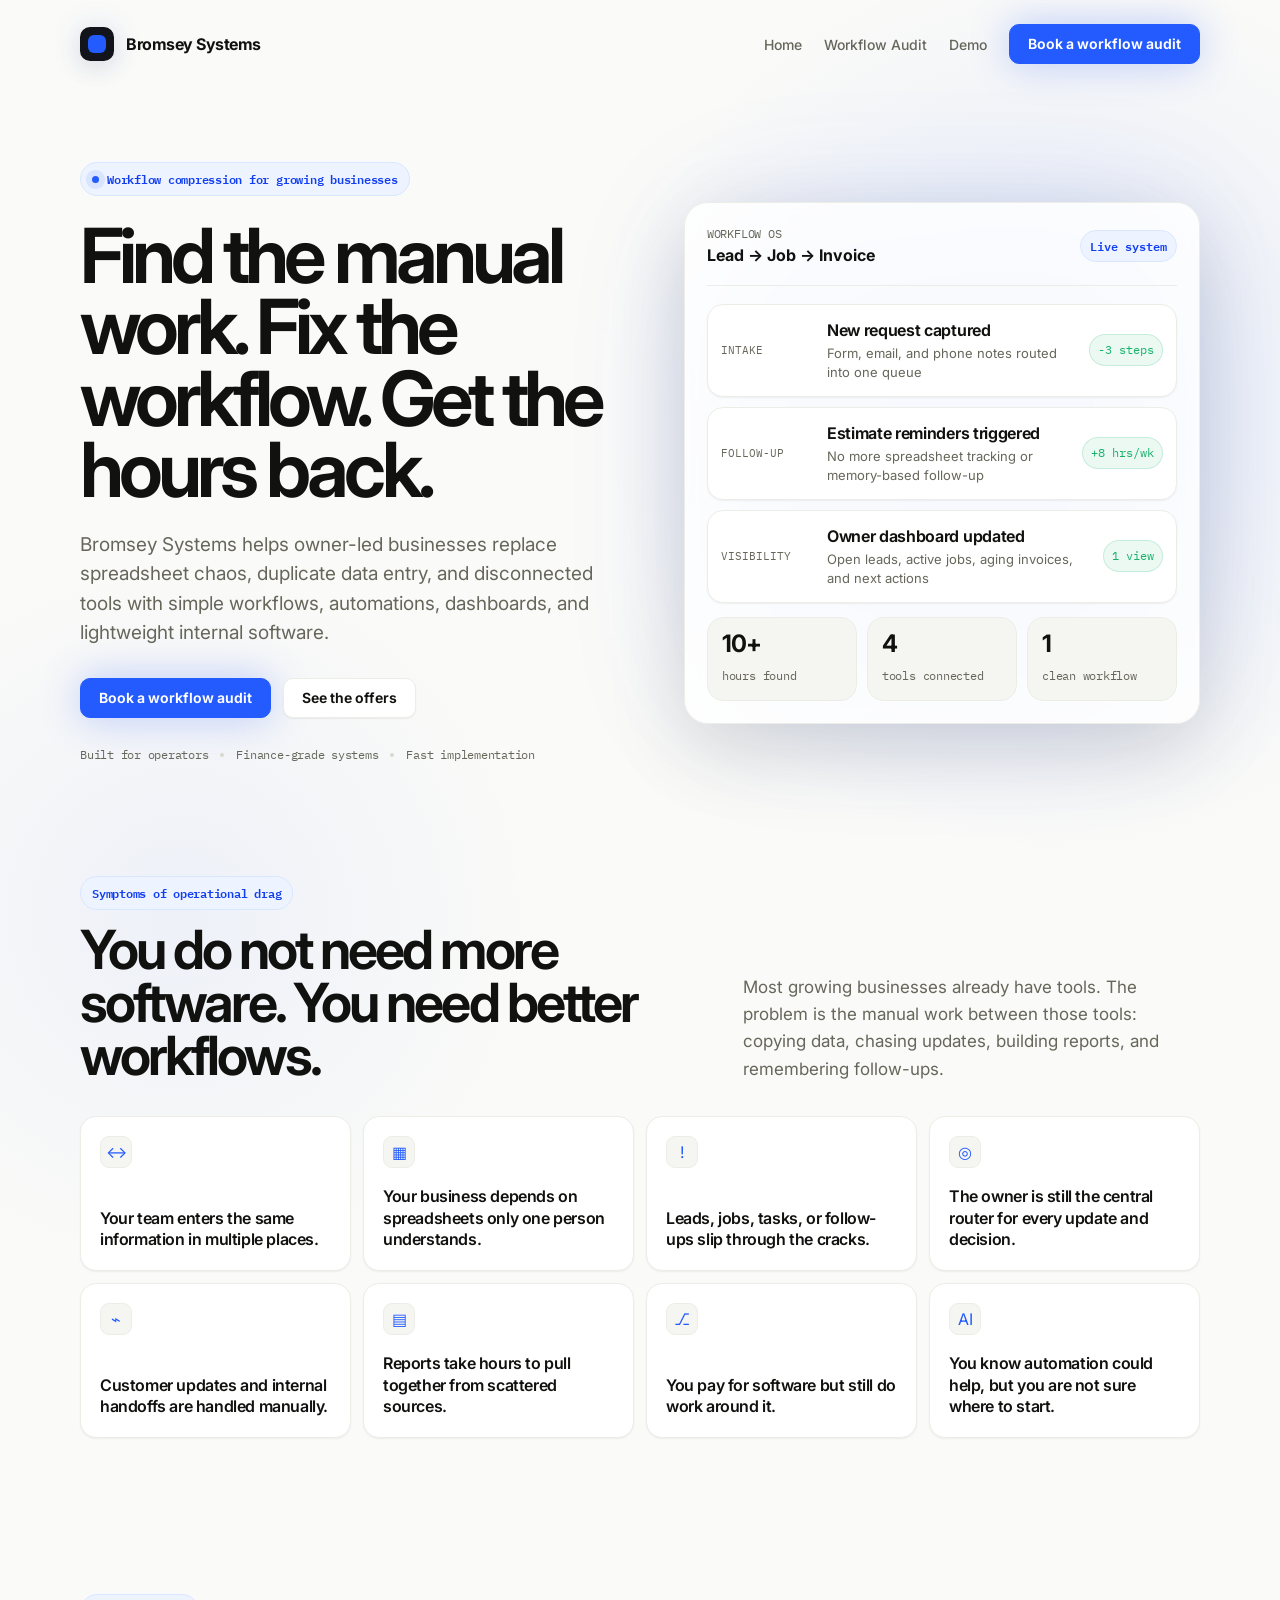
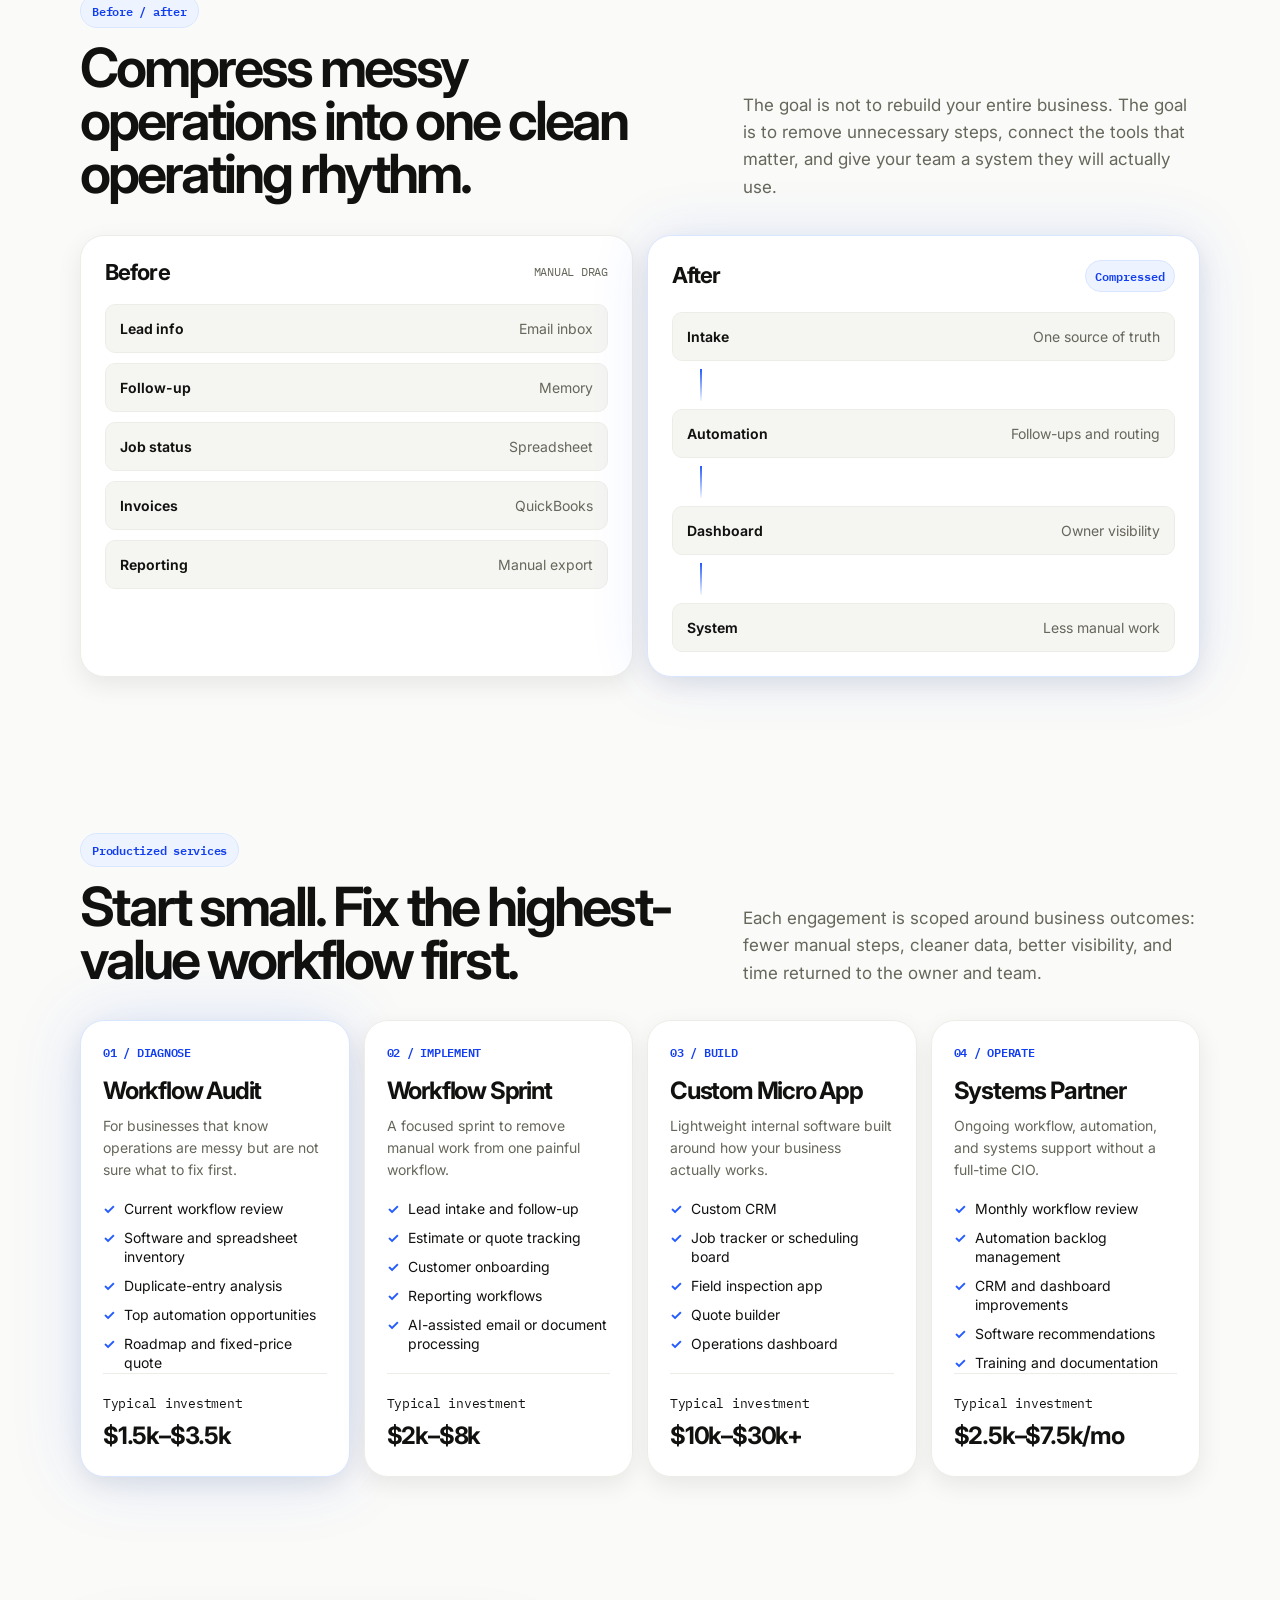
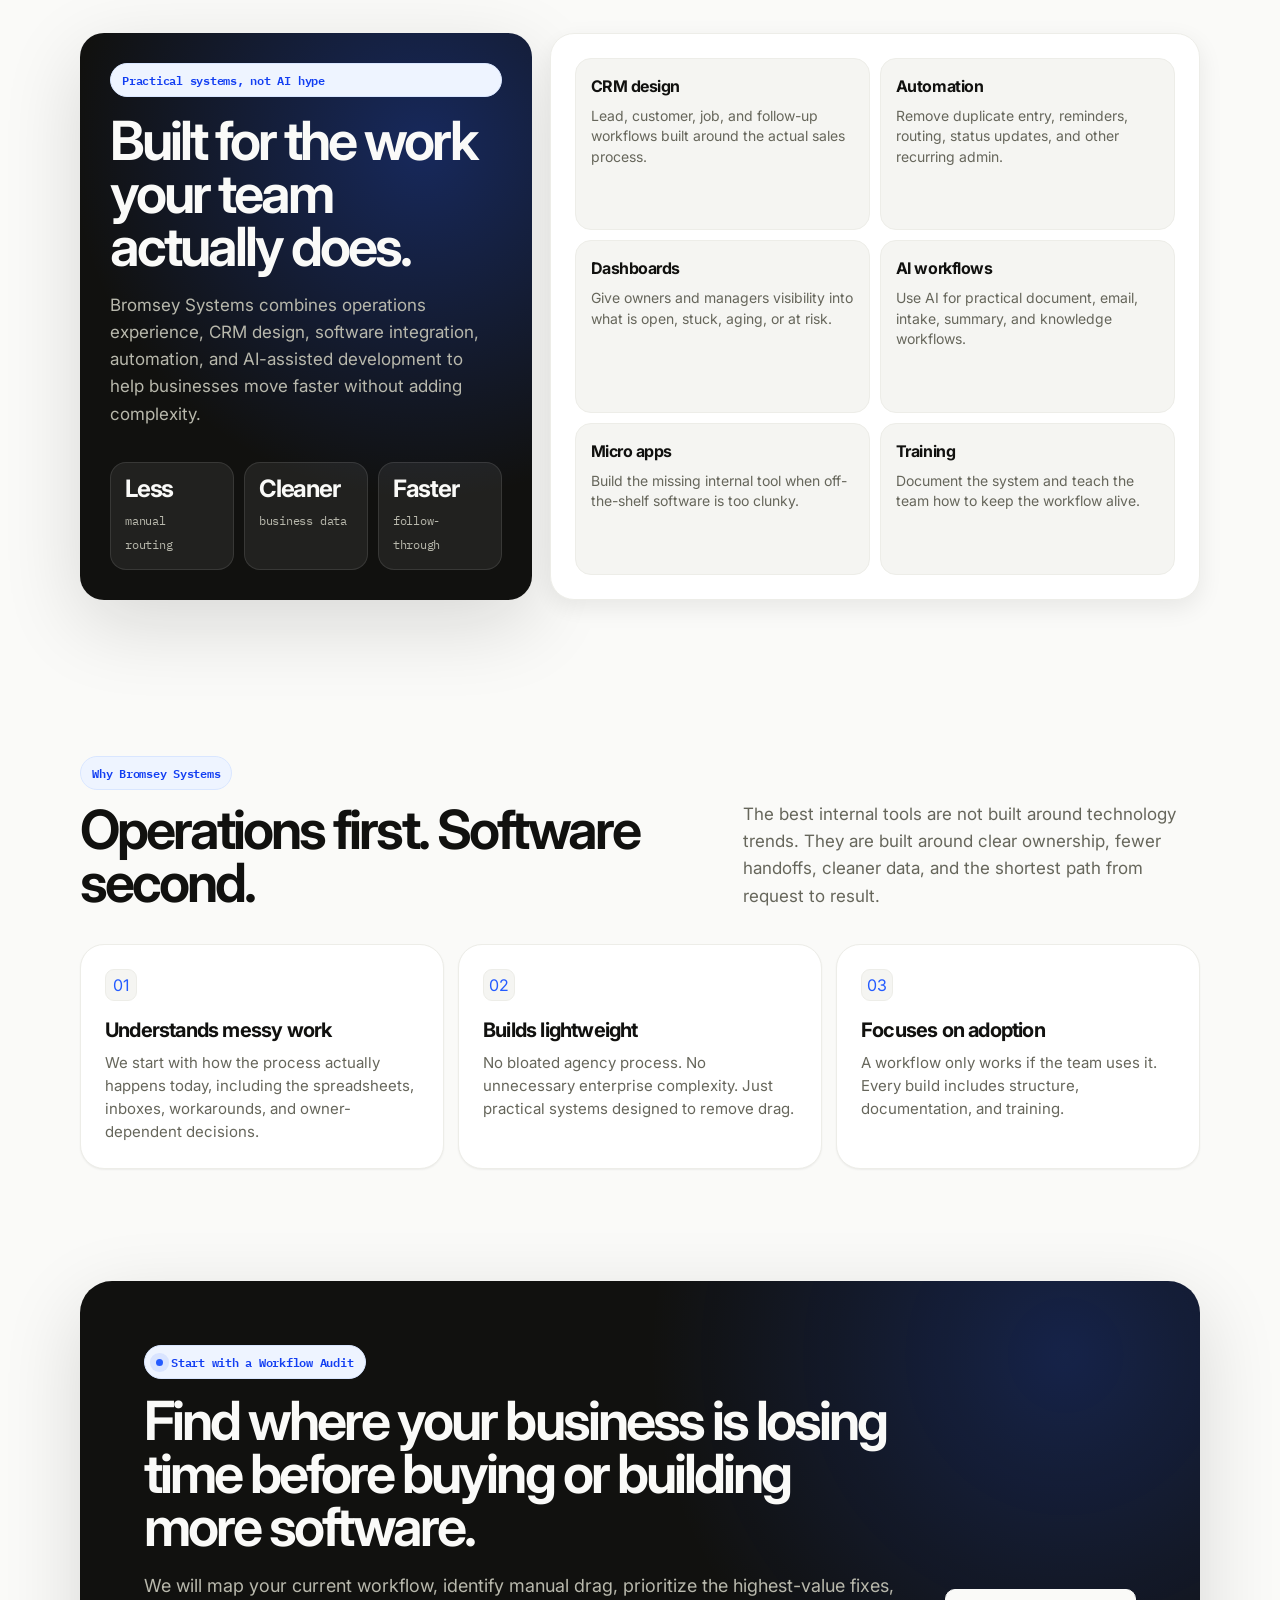
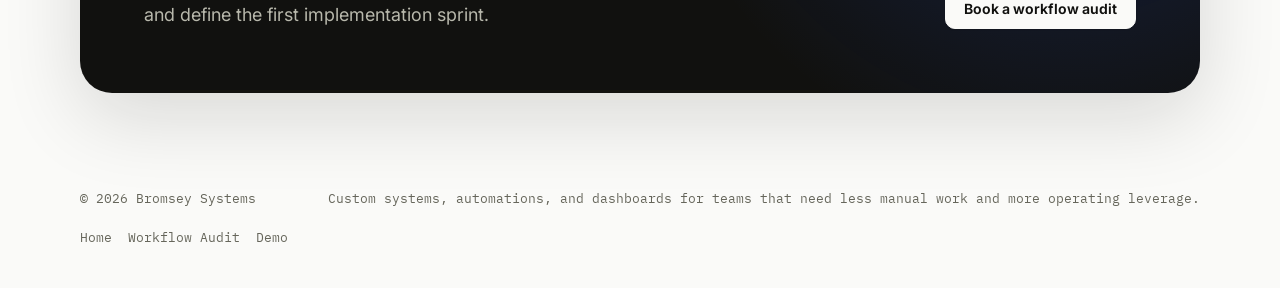
==== commit 37229cec: "Update Workflow Sprint pricing to $2k-$8k" ====
--- a/index.html
+++ b/index.html
@@ -1143,7 +1143,7 @@
             <li><span class="check">✓</span><span>Reporting workflows</span></li>
             <li><span class="check">✓</span><span>AI-assisted email or document processing</span></li>
           </ul>
-          <div class="price">Typical investment <strong>$5k–$12k</strong></div>
+          <div class="price">Typical investment <strong>$2k–$8k</strong></div>
         </article>
 
         <article class="service-card reveal-item">
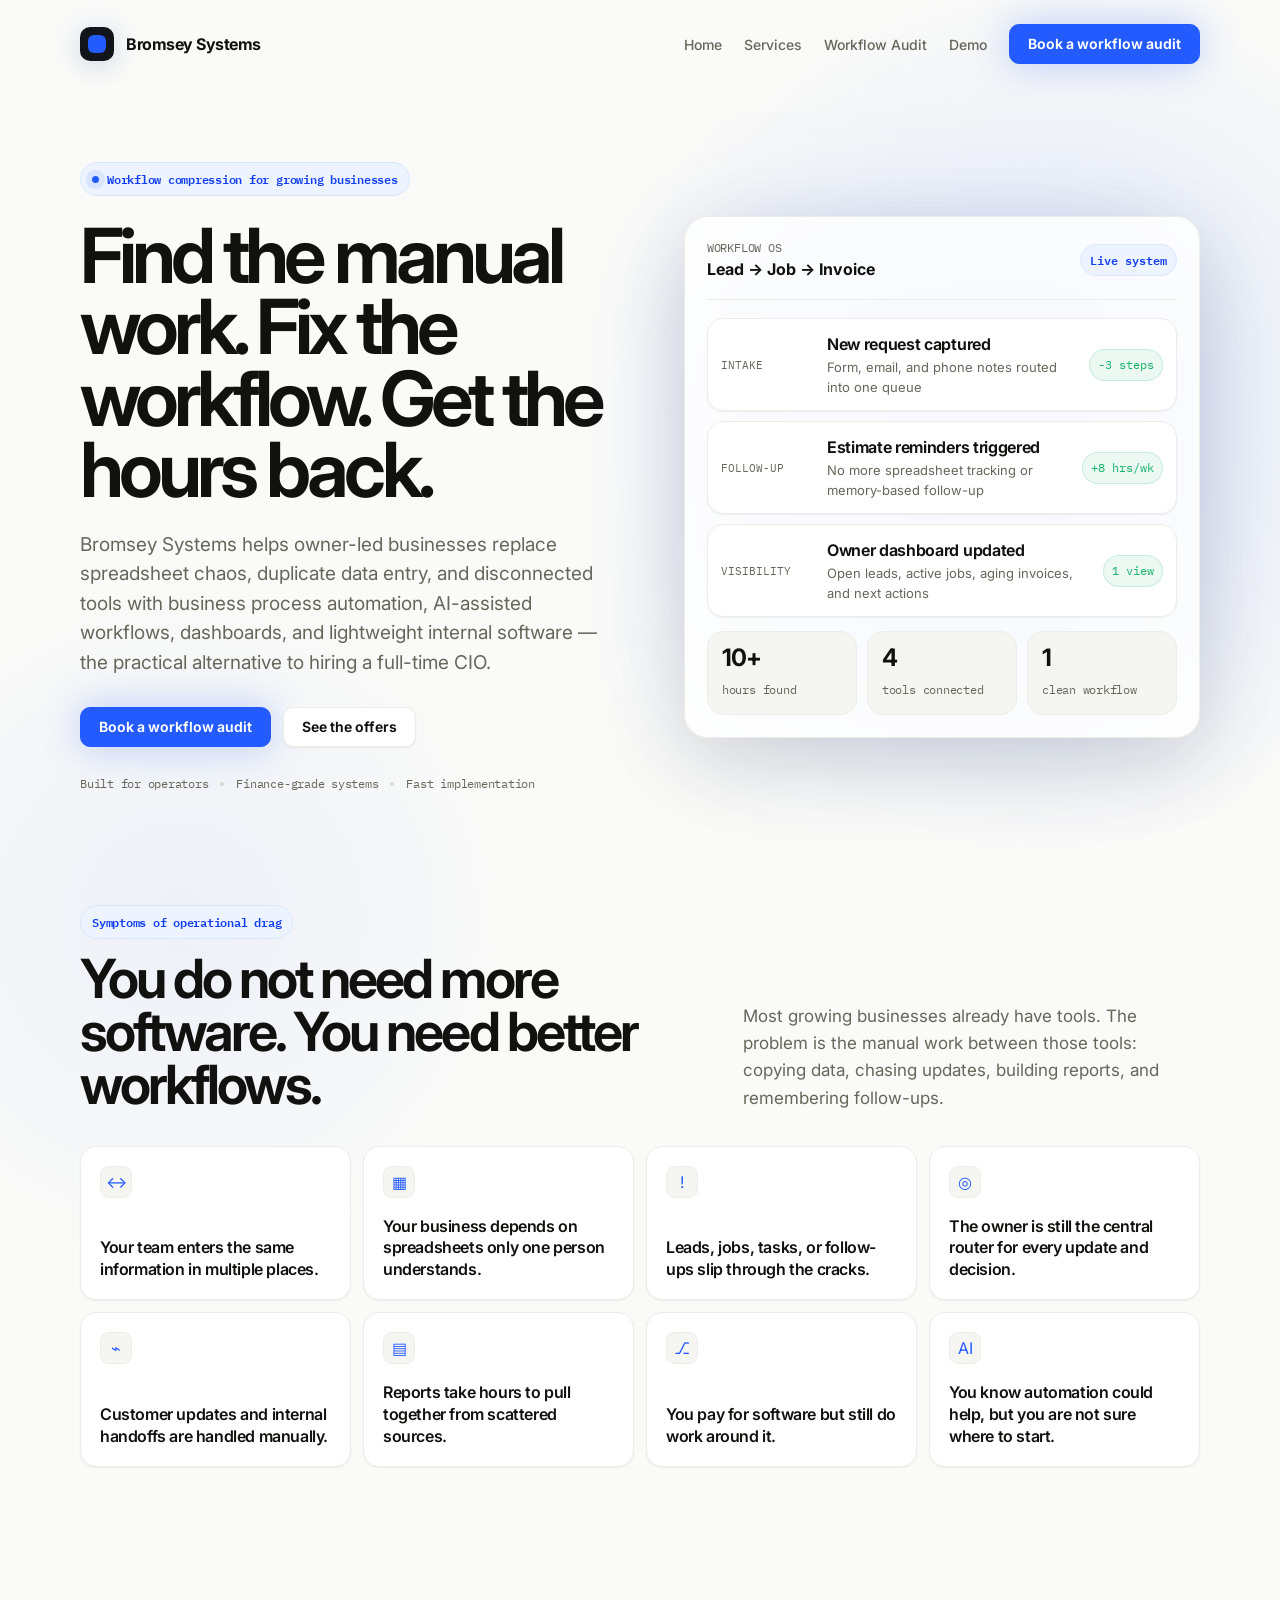
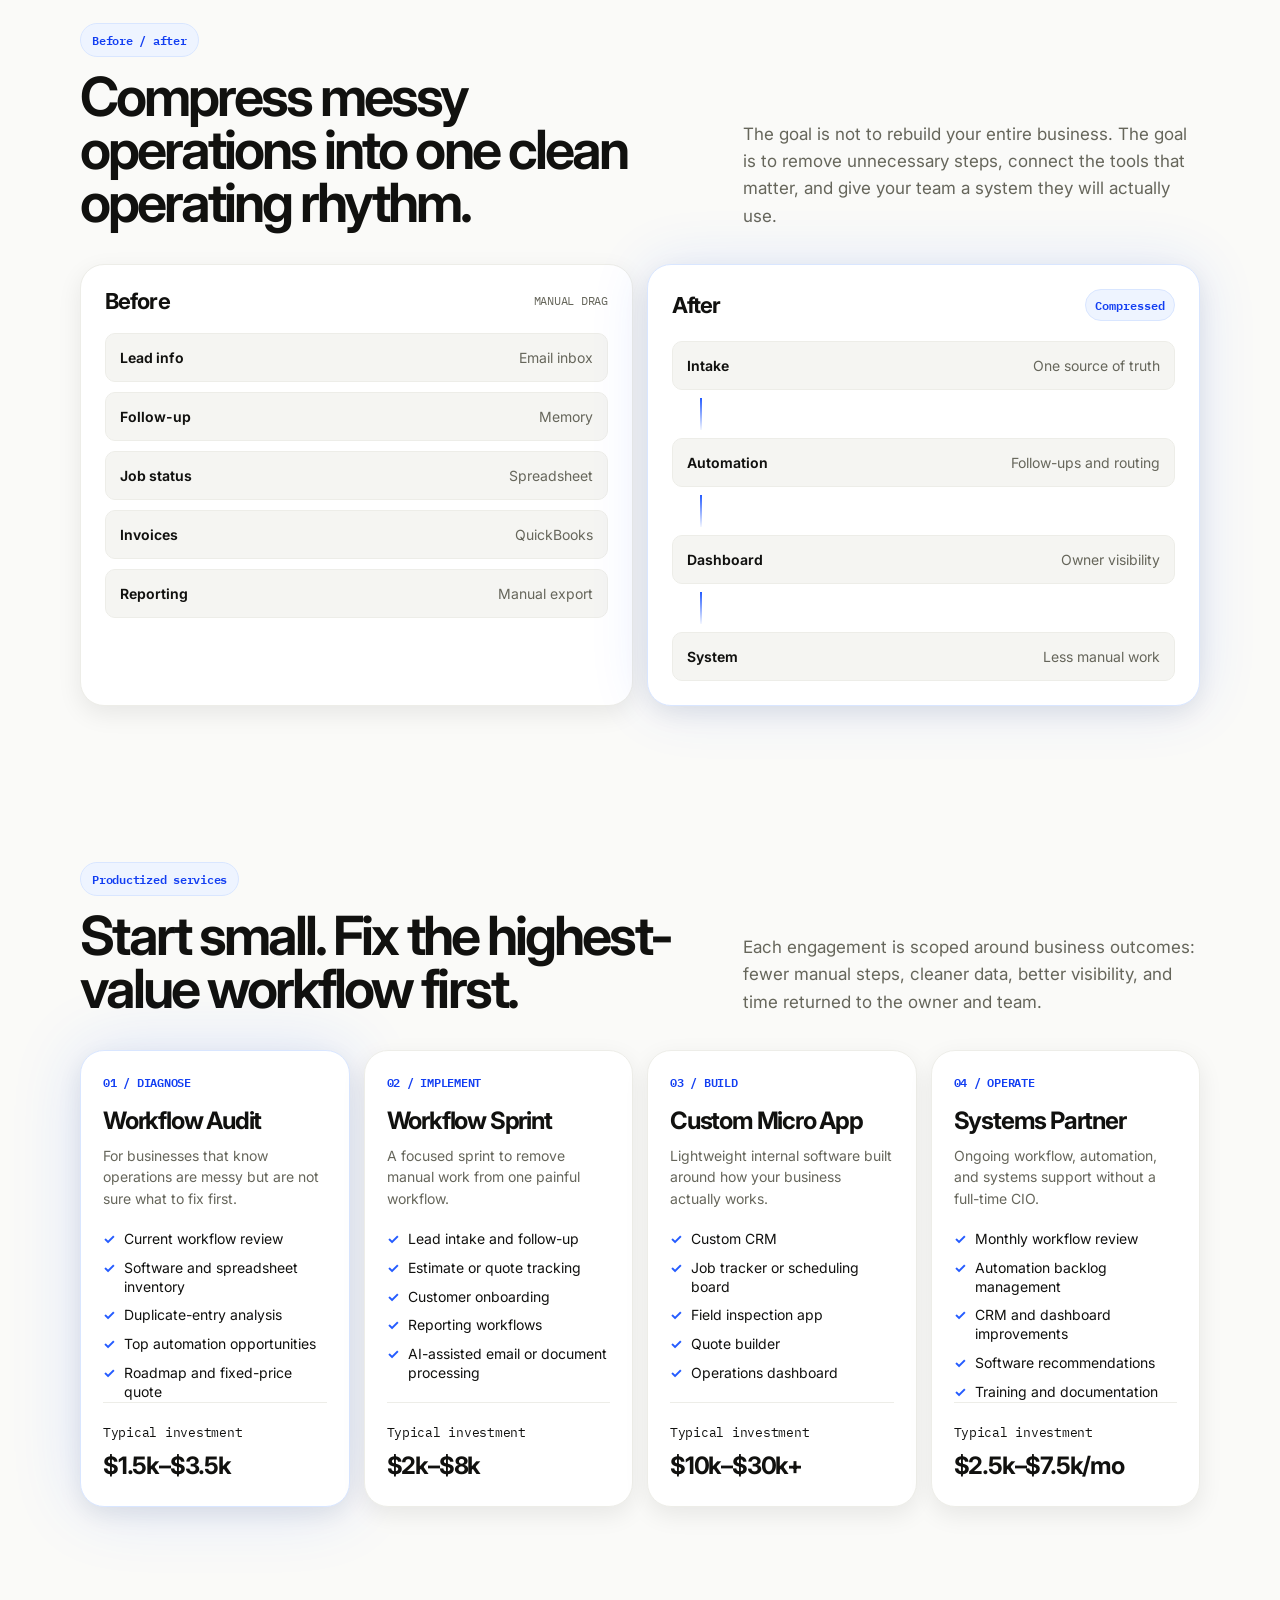
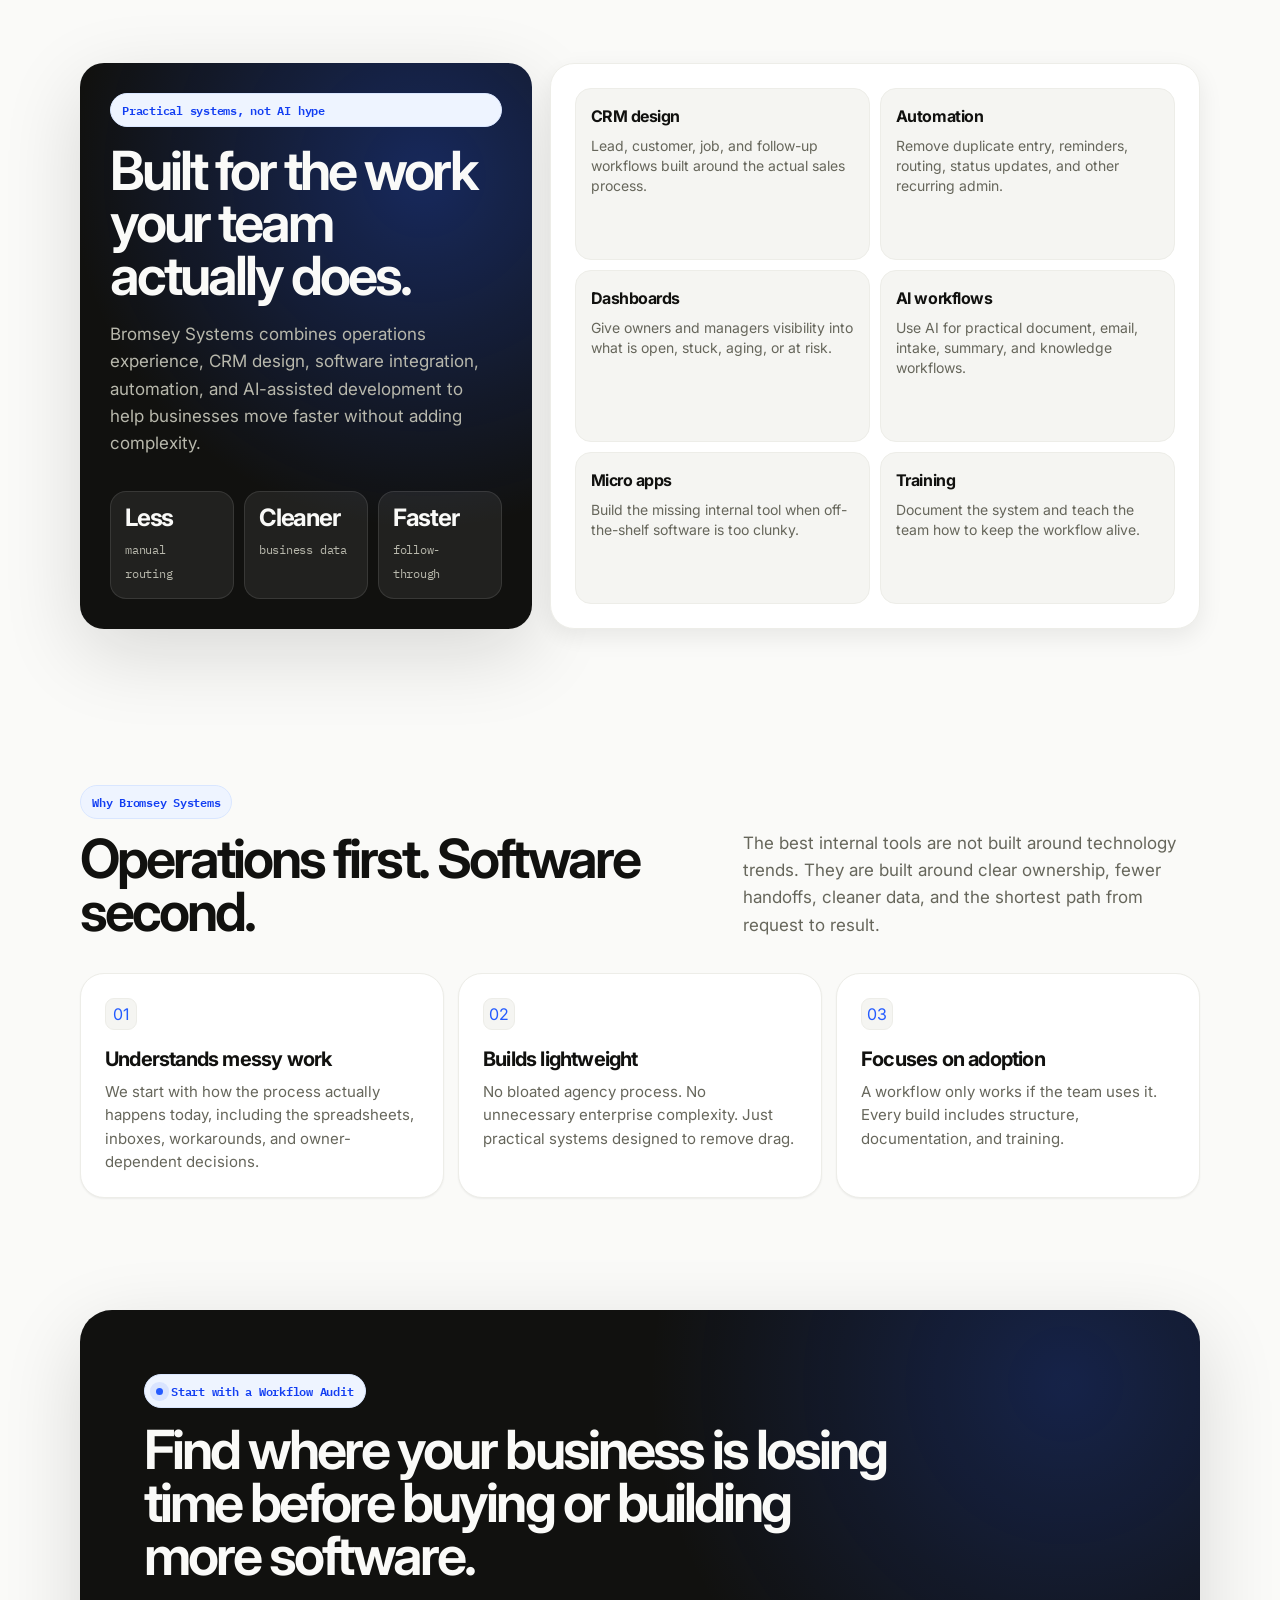
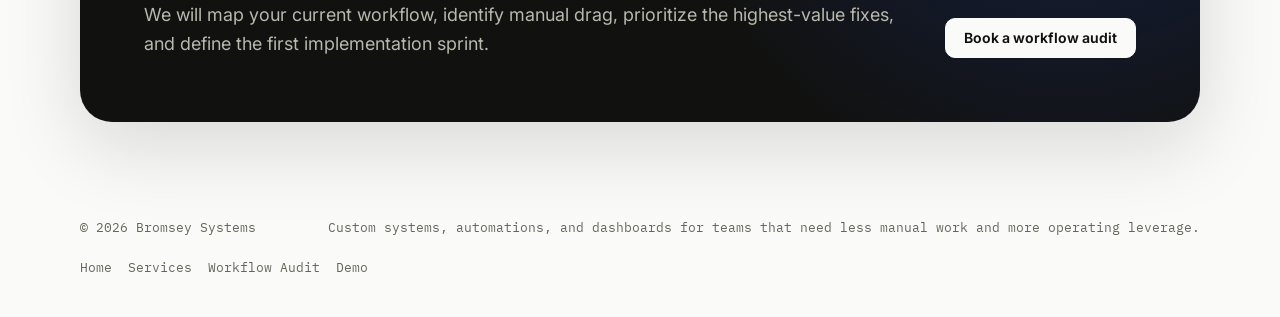
==== commit 9dd79932: "Add SEO technical foundation and keyword-targeted service pages Phase 1: robots.txt, sitemap.xml, ca" ====
--- a/index.html
+++ b/index.html
@@ -3,12 +3,40 @@
 <head>
   <meta charset="UTF-8" />
   <meta name="viewport" content="width=device-width, initial-scale=1.0" />
-  <title>Bromsey Systems | Workflow Compression for Growing Businesses</title>
-  <meta name="description" content="Bromsey Systems helps owner-led businesses eliminate manual work with simple systems, automations, dashboards, and lightweight internal tools." />
+  <title>Business Process Automation &amp; AI Workflow Consulting | Bromsey Systems</title>
+  <meta name="description" content="Bromsey Systems helps owner-led businesses eliminate manual work with business process automation, AI workflows, dashboards, and lightweight internal software — practical systems without hiring a full-time CIO." />
+  <link rel="canonical" href="https://bromseysystems.com/" />
+  <meta property="og:type" content="website" />
+  <meta property="og:site_name" content="Bromsey Systems" />
+  <meta property="og:title" content="Business Process Automation &amp; AI Workflow Consulting | Bromsey Systems" />
+  <meta property="og:description" content="Bromsey Systems helps owner-led businesses eliminate manual work with business process automation, AI workflows, dashboards, and lightweight internal software." />
+  <meta property="og:url" content="https://bromseysystems.com/" />
+  <meta property="og:image" content="https://bromseysystems.com/assets/og-default.png" />
+  <meta name="twitter:card" content="summary_large_image" />
+  <meta name="twitter:title" content="Business Process Automation &amp; AI Workflow Consulting | Bromsey Systems" />
+  <meta name="twitter:description" content="Bromsey Systems helps owner-led businesses eliminate manual work with business process automation, AI workflows, dashboards, and lightweight internal software." />
+  <meta name="twitter:image" content="https://bromseysystems.com/assets/og-default.png" />
   <link rel="preconnect" href="https://fonts.googleapis.com">
   <link rel="preconnect" href="https://fonts.gstatic.com" crossorigin>
   <link href="https://fonts.googleapis.com/css2?family=IBM+Plex+Mono:wght@400;500;600&family=Inter:wght@400;500;600;650;700&display=swap" rel="stylesheet">
   <link rel="stylesheet" href="assets/reveal.css">
+  <script type="application/ld+json">
+  {
+    "@context": "https://schema.org",
+    "@type": "ProfessionalService",
+    "name": "Bromsey Systems",
+    "url": "https://bromseysystems.com",
+    "description": "Bromsey Systems helps owner-led businesses eliminate manual work with workflow audits, business process automation, AI-assisted workflows, dashboards, and lightweight internal software.",
+    "areaServed": "United States",
+    "serviceType": [
+      "Business process automation",
+      "AI workflow consulting",
+      "Fractional CIO services",
+      "Small business IT support",
+      "Custom internal software development"
+    ]
+  }
+  </script>
   <style>
     :root {
       --background: #FAFAF8;
@@ -932,6 +960,7 @@
       </button>
       <div class="nav-links" id="navLinks">
         <a href="index.html">Home</a>
+        <a href="services/">Services</a>
         <a href="workflow-audit.html">Workflow Audit</a>
         <a href="demo.html">Demo</a>
         <a class="button button-primary" href="book-audit.html">Book a workflow audit</a>
@@ -943,7 +972,7 @@
         <span class="badge"><span class="pulse"></span> Workflow compression for growing businesses</span>
         <h1>Find the manual work. Fix the workflow. Get the hours back.</h1>
         <p class="hero-copy">
-          Bromsey Systems helps owner-led businesses replace spreadsheet chaos, duplicate data entry, and disconnected tools with simple workflows, automations, dashboards, and lightweight internal software.
+          Bromsey Systems helps owner-led businesses replace spreadsheet chaos, duplicate data entry, and disconnected tools with business process automation, AI-assisted workflows, dashboards, and lightweight internal software — the practical alternative to hiring a full-time CIO.
         </p>
         <div class="hero-actions">
           <a class="button button-primary" href="book-audit.html">Book a workflow audit</a>
@@ -1275,6 +1304,7 @@
       <span>Custom systems, automations, and dashboards for teams that need less manual work and more operating leverage.</span>
       <span class="footer-links">
         <a href="index.html">Home</a>
+        <a href="services/">Services</a>
         <a href="workflow-audit.html">Workflow Audit</a>
         <a href="demo.html">Demo</a>
       </span>
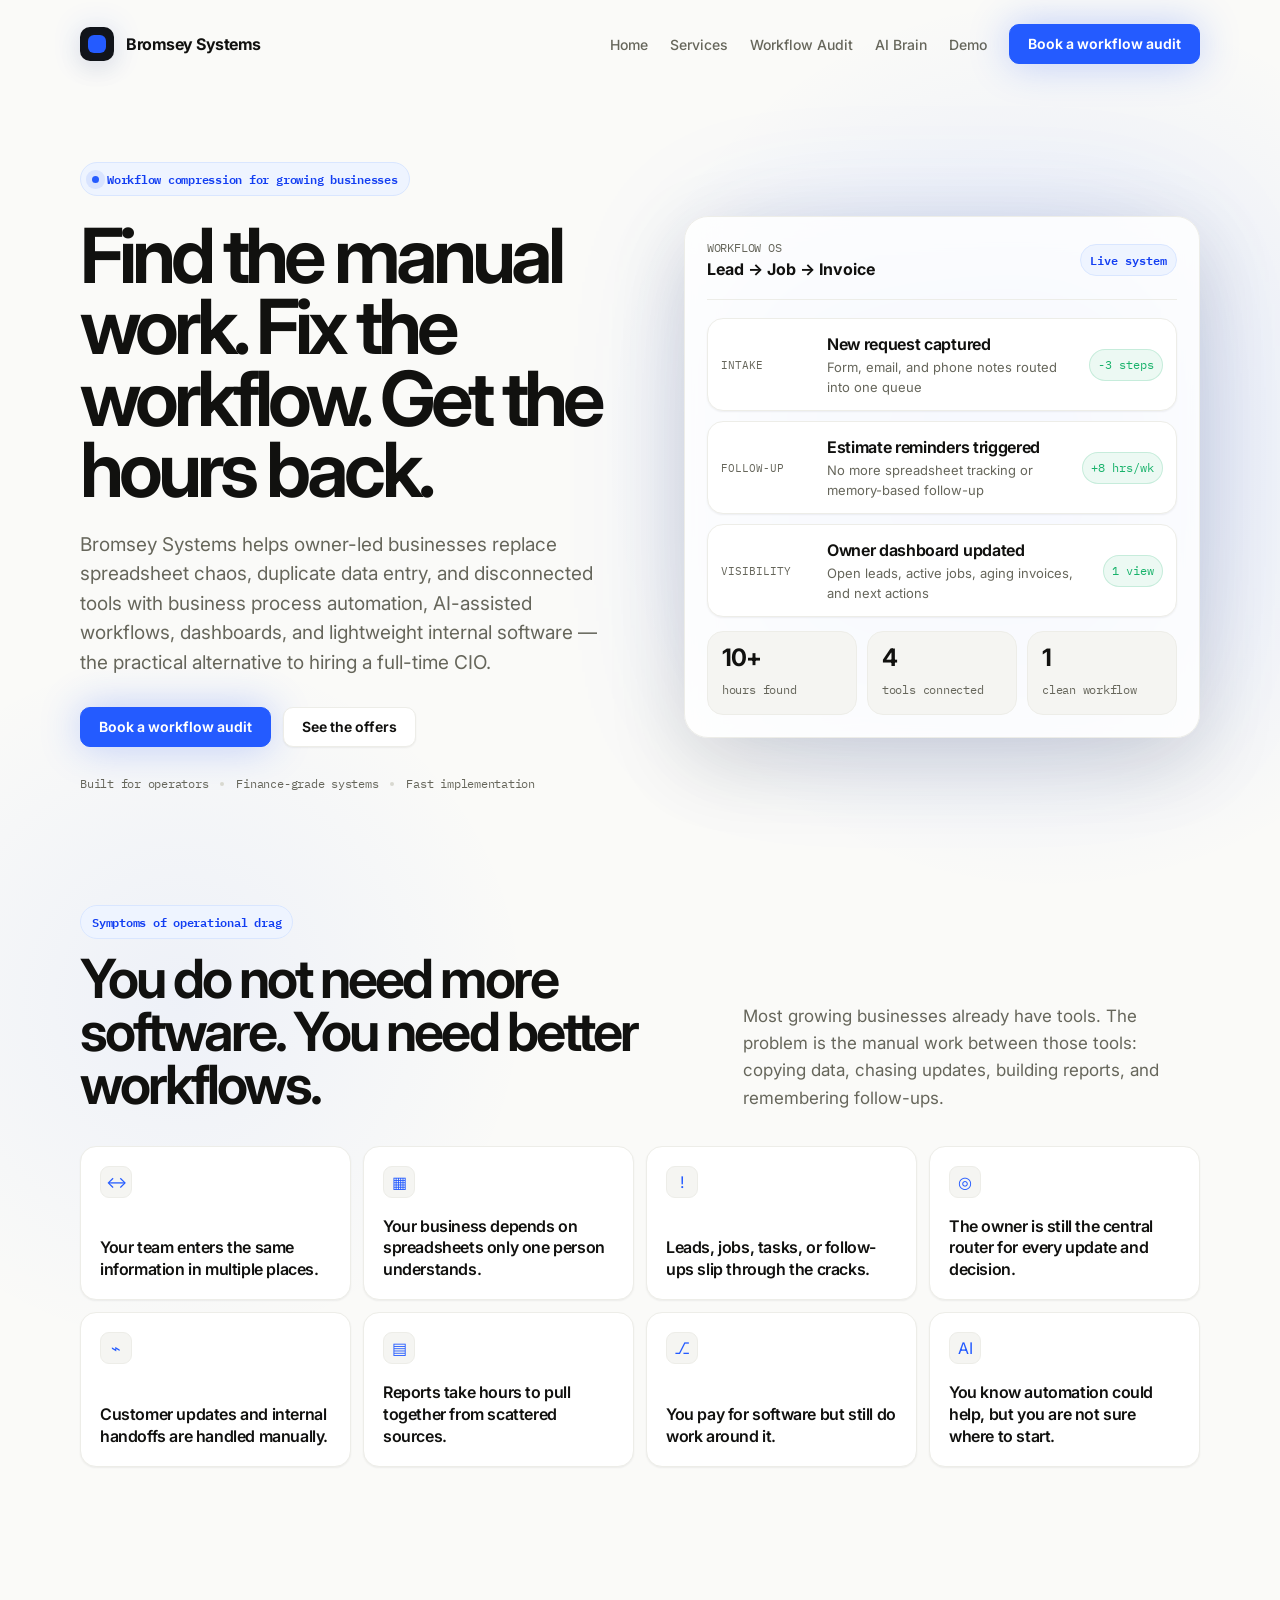
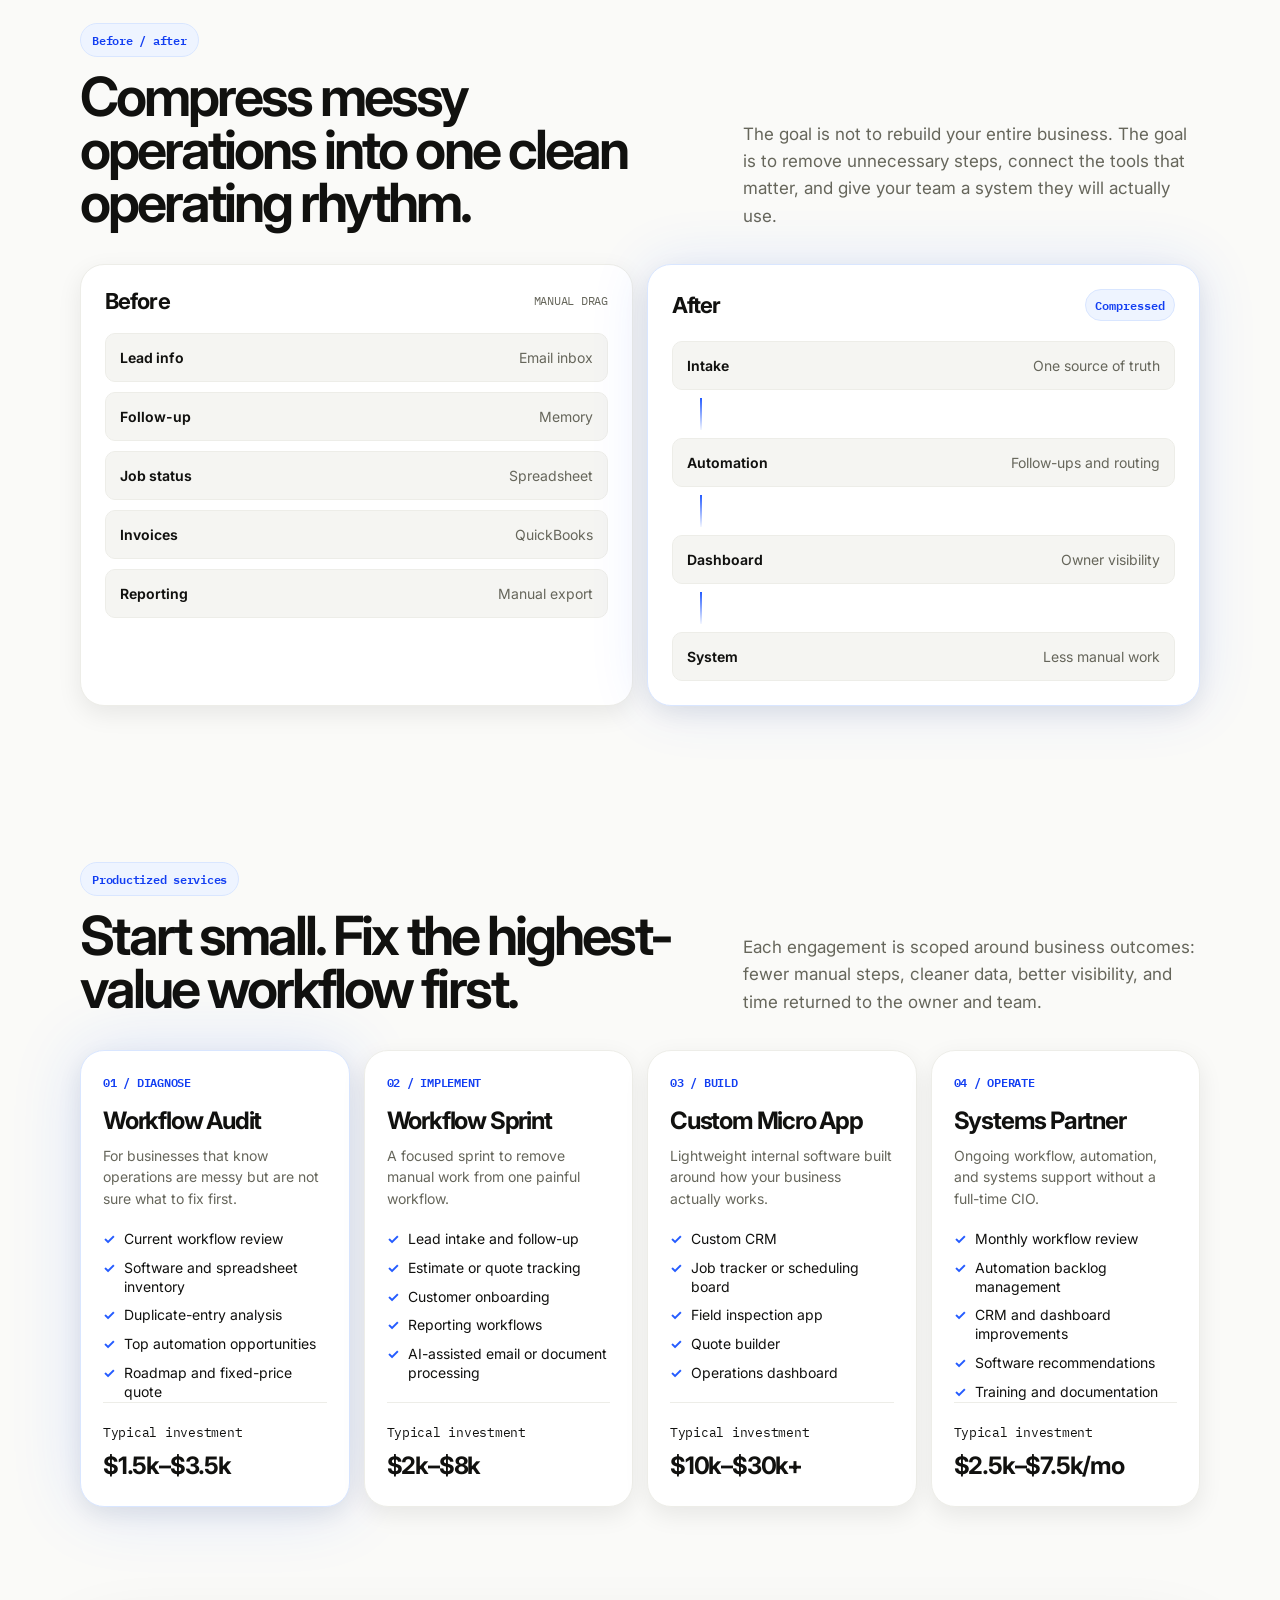
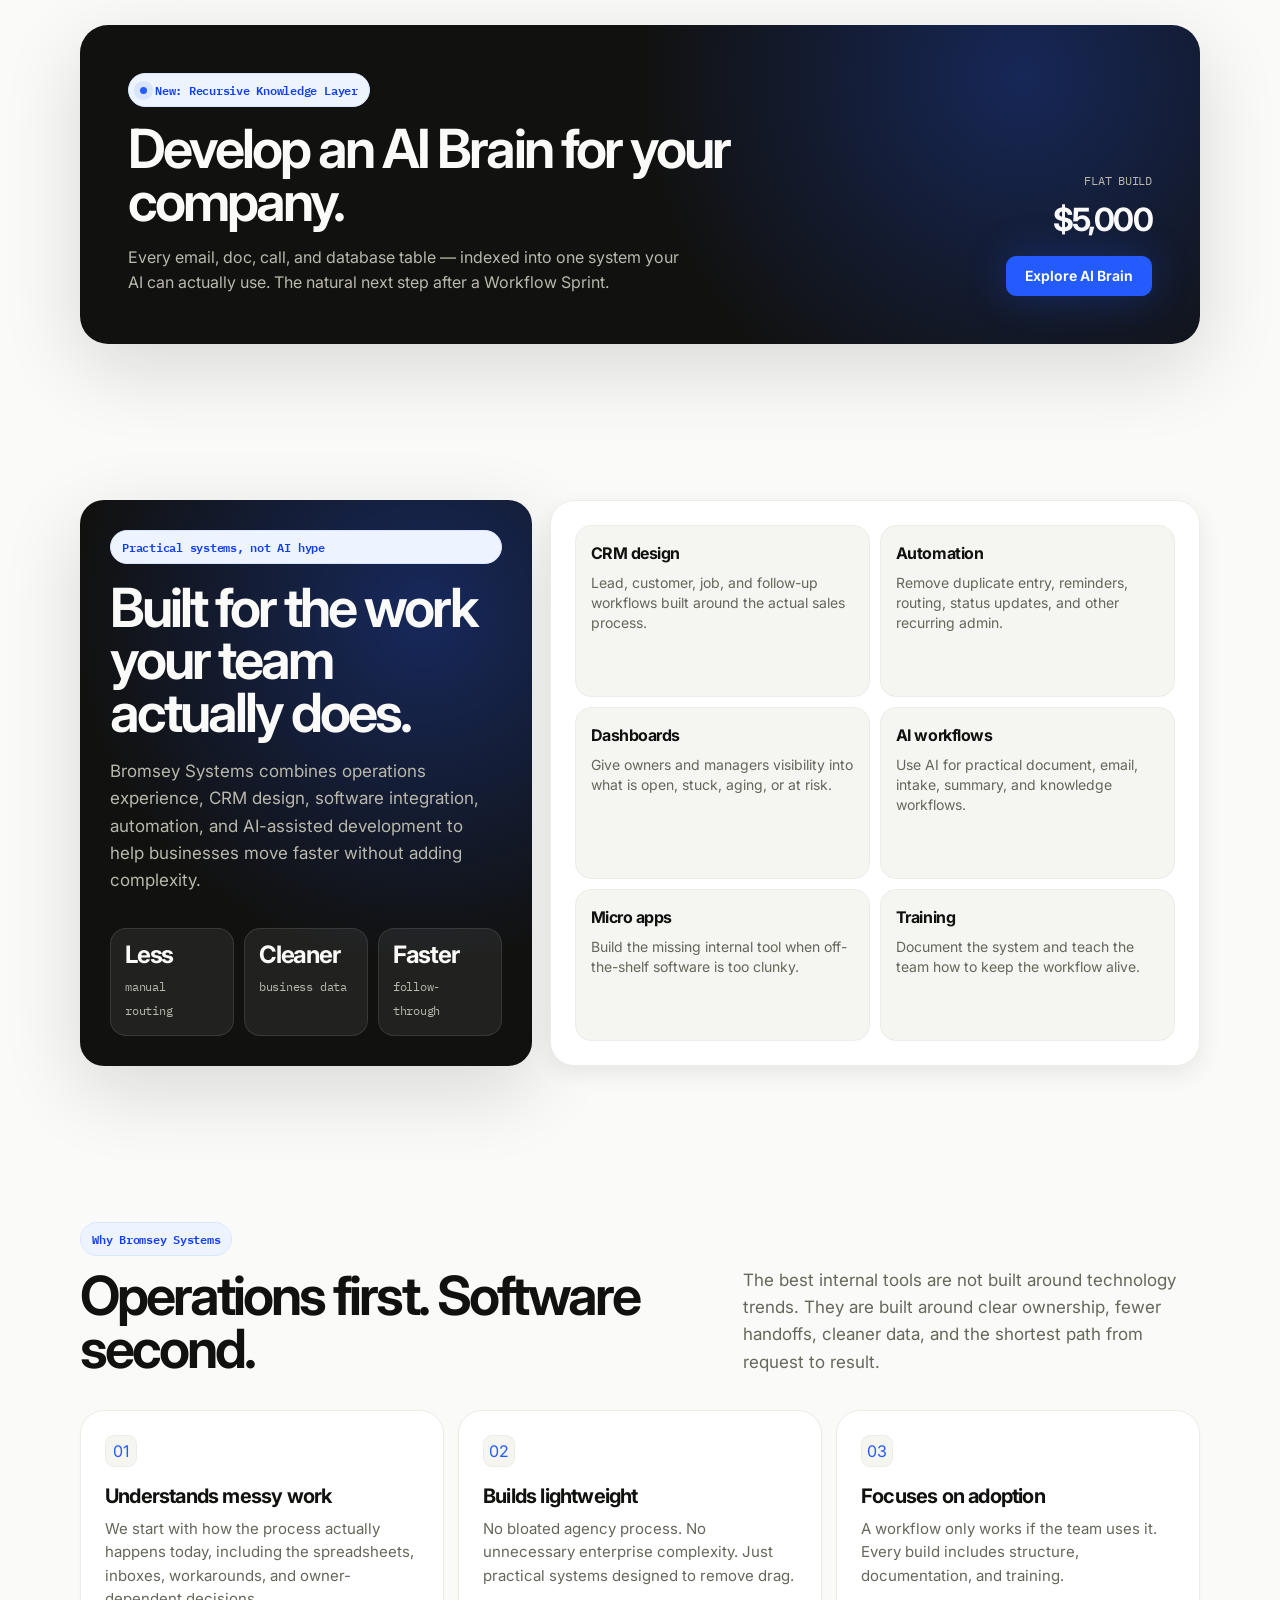
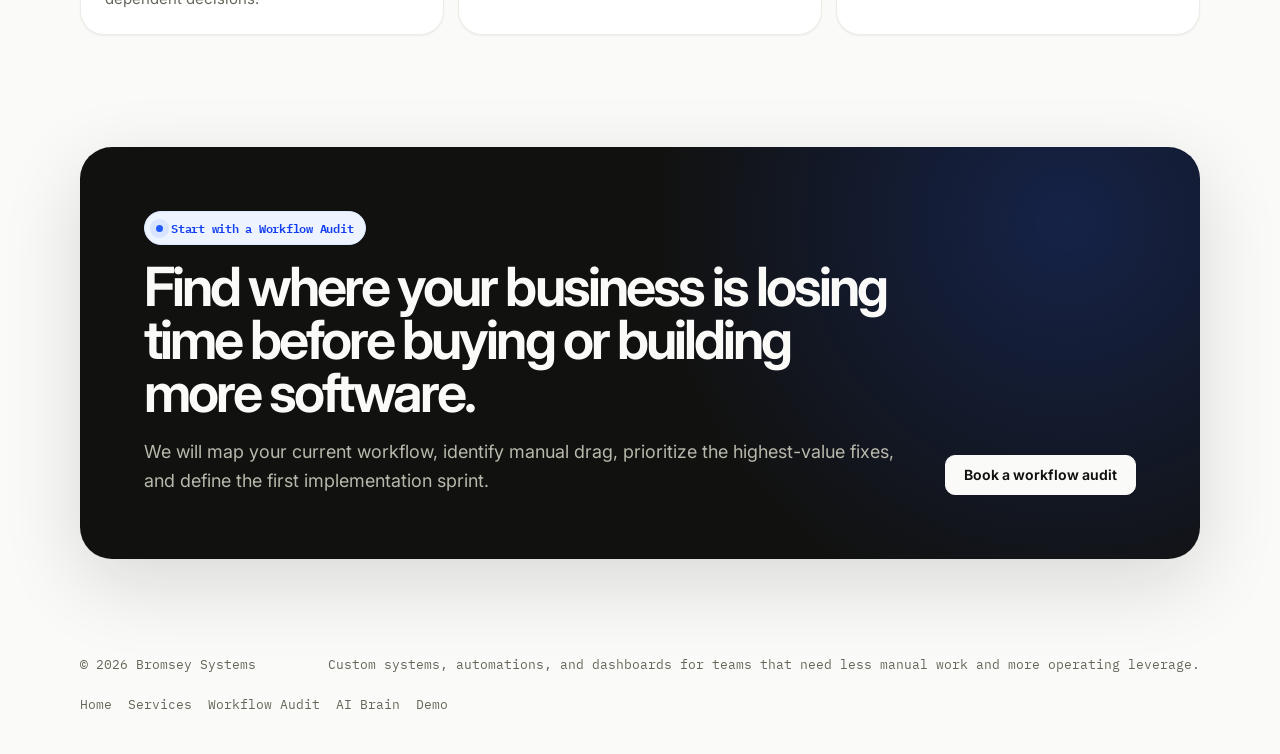
==== commit 7685c9d3: "Merge pull request #1 from jakebroms/seo-phase-1-2-technical-foundation SEO foundation: sitemap/robo" ====
--- a/index.html
+++ b/index.html
@@ -800,6 +800,52 @@
       border-color: #FAFAF8;
     }
 
+    .brain-banner {
+      background:
+        radial-gradient(circle at 84% 16%, rgba(36, 91, 255, 0.30), transparent 24rem),
+        #11110F;
+      color: #FAFAF8;
+      border-radius: 28px;
+      padding: clamp(28px, 5vw, 48px);
+      display: grid;
+      grid-template-columns: minmax(0, 1fr) auto;
+      gap: 32px;
+      align-items: end;
+      box-shadow: var(--shadow-lg);
+    }
+
+    .brain-banner h2 {
+      color: #FAFAF8;
+      margin-top: 16px;
+      max-width: 640px;
+    }
+
+    .brain-banner p {
+      color: #B8B8AC;
+      font-size: 16px;
+      line-height: 1.6;
+      margin: 16px 0 0;
+      max-width: 560px;
+    }
+
+    .brain-banner-cta {
+      display: flex;
+      flex-direction: column;
+      align-items: flex-end;
+      gap: 6px;
+      text-align: right;
+    }
+
+    .brain-banner-cta .mono-label {
+      color: #B8B8AC;
+    }
+
+    .brain-banner-cta strong {
+      font-size: 32px;
+      letter-spacing: -0.05em;
+      margin-bottom: 6px;
+    }
+
     .footer {
       width: min(1120px, calc(100% - 40px));
       margin: 0 auto;
@@ -834,8 +880,14 @@
 
       .section-heading,
       .capabilities,
-      .cta {
+      .cta,
+      .brain-banner {
         grid-template-columns: 1fr;
+      }
+
+      .brain-banner-cta {
+        align-items: flex-start;
+        text-align: left;
       }
 
       .pain-grid,
@@ -891,6 +943,10 @@
       .nav,
       .footer {
         width: min(100% - 28px, 1120px);
+      }
+
+      .brain-banner {
+        border-radius: 22px;
       }
 
       .hero {
@@ -962,6 +1018,7 @@
         <a href="index.html">Home</a>
         <a href="services/">Services</a>
         <a href="workflow-audit.html">Workflow Audit</a>
+        <a href="ai-brain.html">AI Brain</a>
         <a href="demo.html">Demo</a>
         <a class="button button-primary" href="book-audit.html">Book a workflow audit</a>
       </div>
@@ -1202,6 +1259,21 @@
           </ul>
           <div class="price">Typical investment <strong>$2.5k–$7.5k/mo</strong></div>
         </article>
+      </div>
+    </section>
+
+    <section class="section section-tight">
+      <div class="brain-banner reveal">
+        <div>
+          <span class="badge"><span class="pulse"></span> New: Recursive Knowledge Layer</span>
+          <h2>Develop an AI Brain for your company.</h2>
+          <p>Every email, doc, call, and database table — indexed into one system your AI can actually use. The natural next step after a Workflow Sprint.</p>
+        </div>
+        <div class="brain-banner-cta">
+          <span class="mono-label">Flat build</span>
+          <strong>$5,000</strong>
+          <a class="button button-primary" href="ai-brain.html">Explore AI Brain</a>
+        </div>
       </div>
     </section>
 
@@ -1306,6 +1378,7 @@
         <a href="index.html">Home</a>
         <a href="services/">Services</a>
         <a href="workflow-audit.html">Workflow Audit</a>
+        <a href="ai-brain.html">AI Brain</a>
         <a href="demo.html">Demo</a>
       </span>
     </footer>
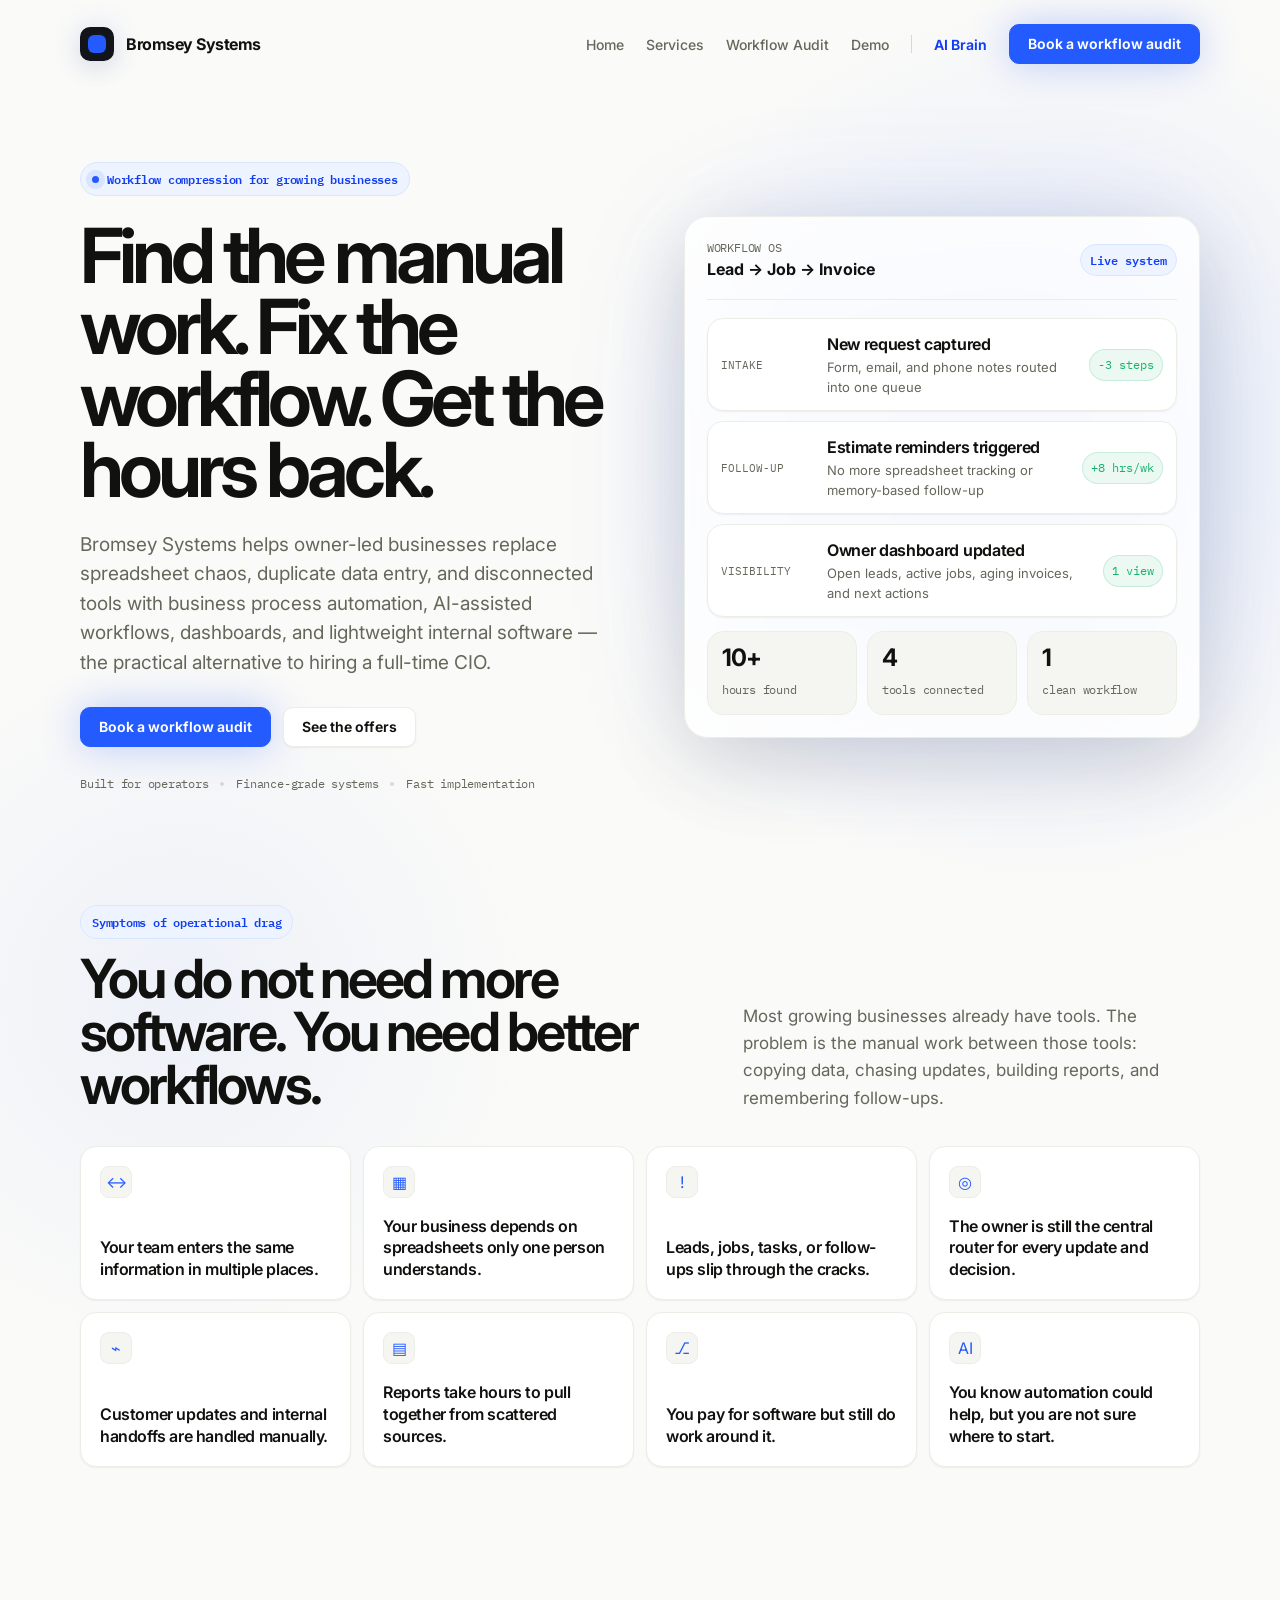
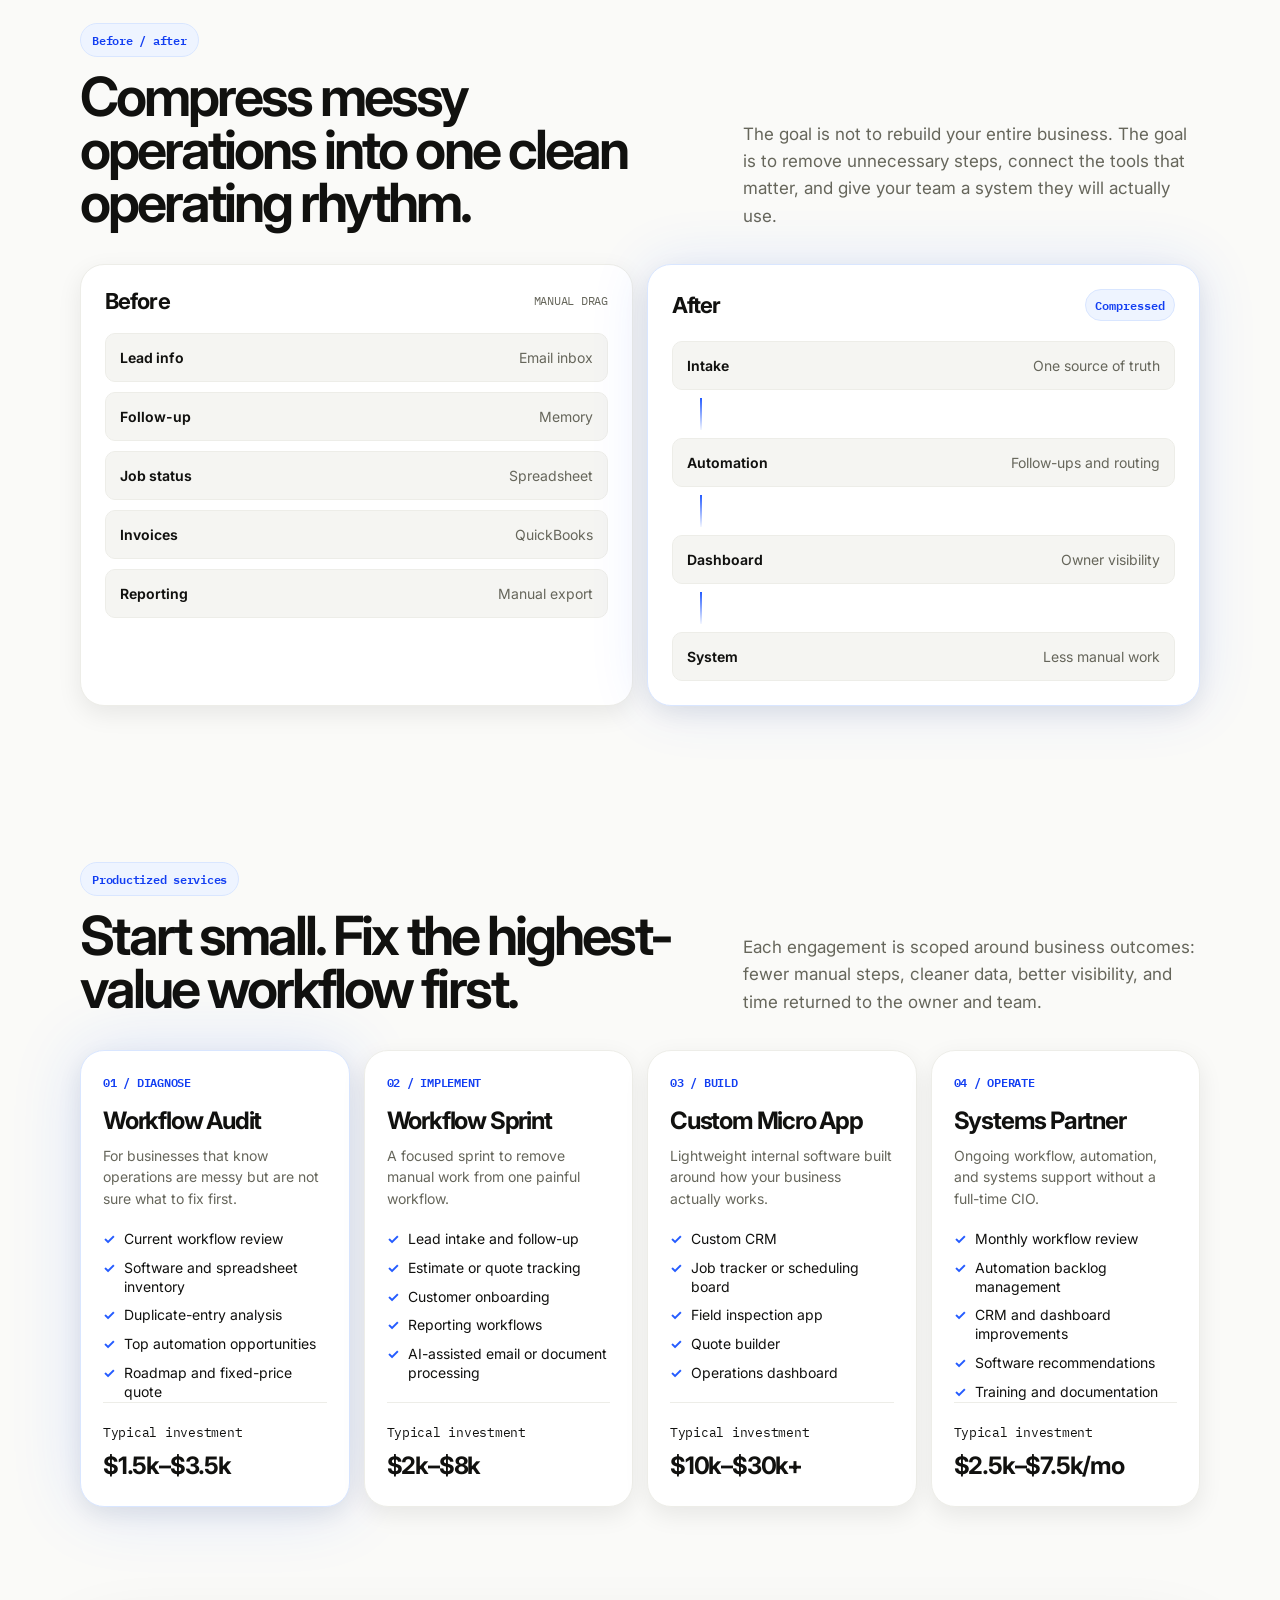
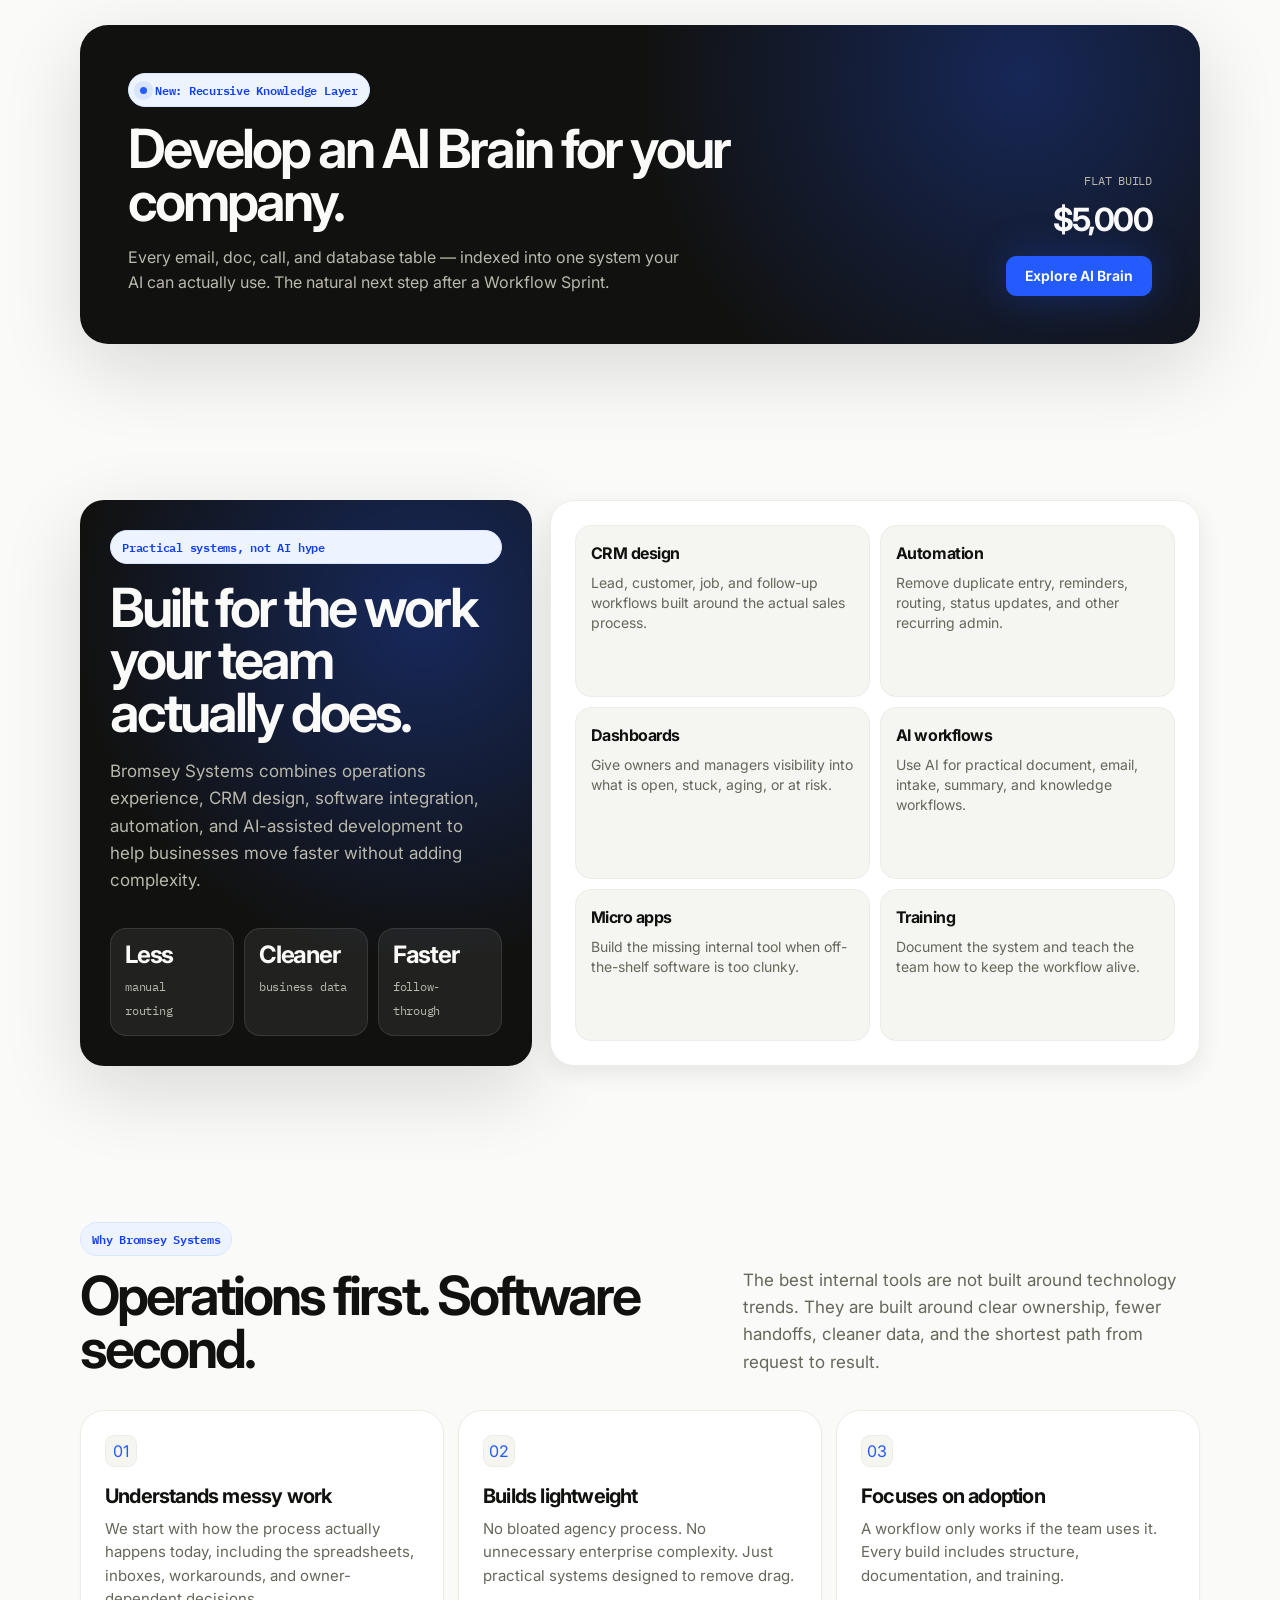
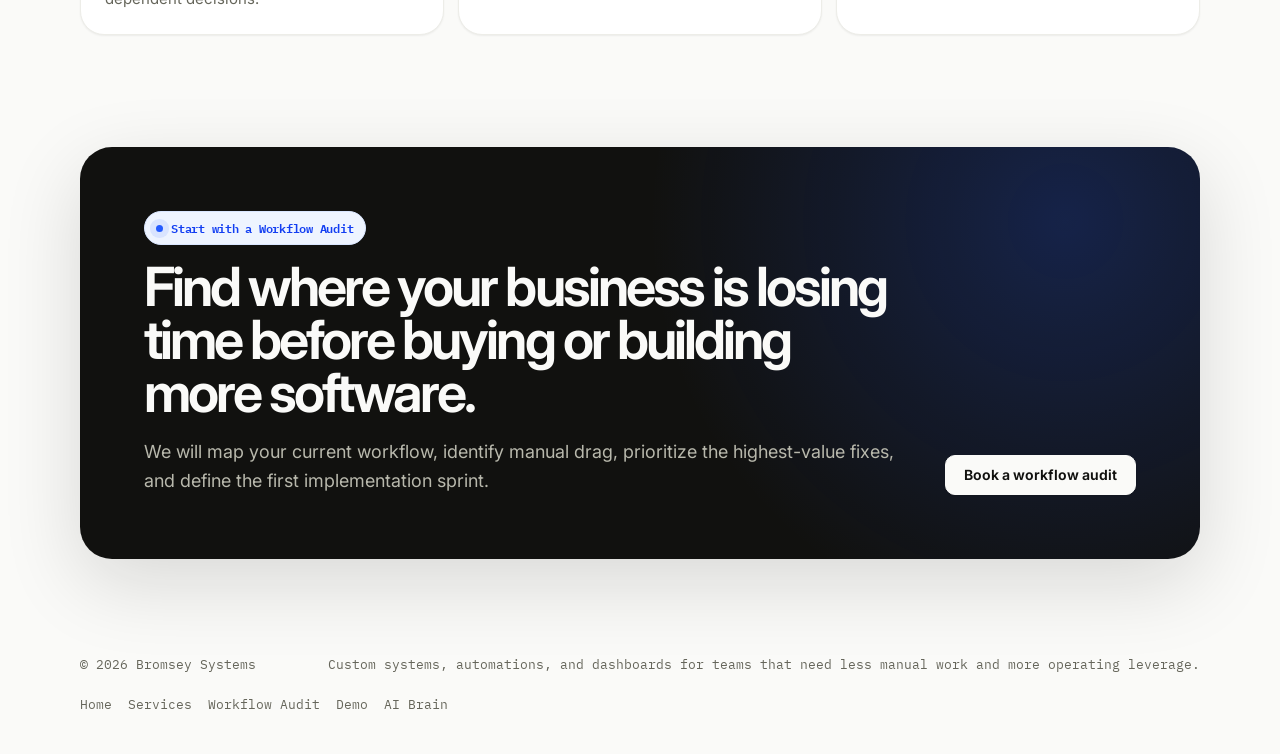
==== commit 333341f2: "Reposition AI Brain to the right of Demo across nav/footer, visually bifurcated with a divider; add " ====
--- a/index.html
+++ b/index.html
@@ -153,6 +153,18 @@
       color: var(--text);
     }
 
+    .nav-divider {
+      width: 1px;
+      height: 18px;
+      background: var(--border-strong);
+      flex: 0 0 auto;
+    }
+
+    .nav-links a.nav-brain {
+      color: var(--brand-hover);
+      font-weight: 650;
+    }
+
     .nav-toggle {
       display: none;
       flex-direction: column;
@@ -920,6 +932,17 @@
 
       .nav-links a.button {
         display: none;
+      }
+
+      .nav-divider {
+        display: none;
+      }
+
+      .nav-links.open .nav-divider {
+        display: block;
+        width: 100%;
+        height: 1px;
+        margin: 2px 0;
       }
 
       .nav-links.open {
@@ -1018,8 +1041,9 @@
         <a href="index.html">Home</a>
         <a href="services/">Services</a>
         <a href="workflow-audit.html">Workflow Audit</a>
-        <a href="ai-brain.html">AI Brain</a>
         <a href="demo.html">Demo</a>
+        <span class="nav-divider" aria-hidden="true"></span>
+        <a href="ai-brain.html" class="nav-brain">AI Brain</a>
         <a class="button button-primary" href="book-audit.html">Book a workflow audit</a>
       </div>
     </nav>
@@ -1378,8 +1402,8 @@
         <a href="index.html">Home</a>
         <a href="services/">Services</a>
         <a href="workflow-audit.html">Workflow Audit</a>
+        <a href="demo.html">Demo</a>
         <a href="ai-brain.html">AI Brain</a>
-        <a href="demo.html">Demo</a>
       </span>
     </footer>
   </main>
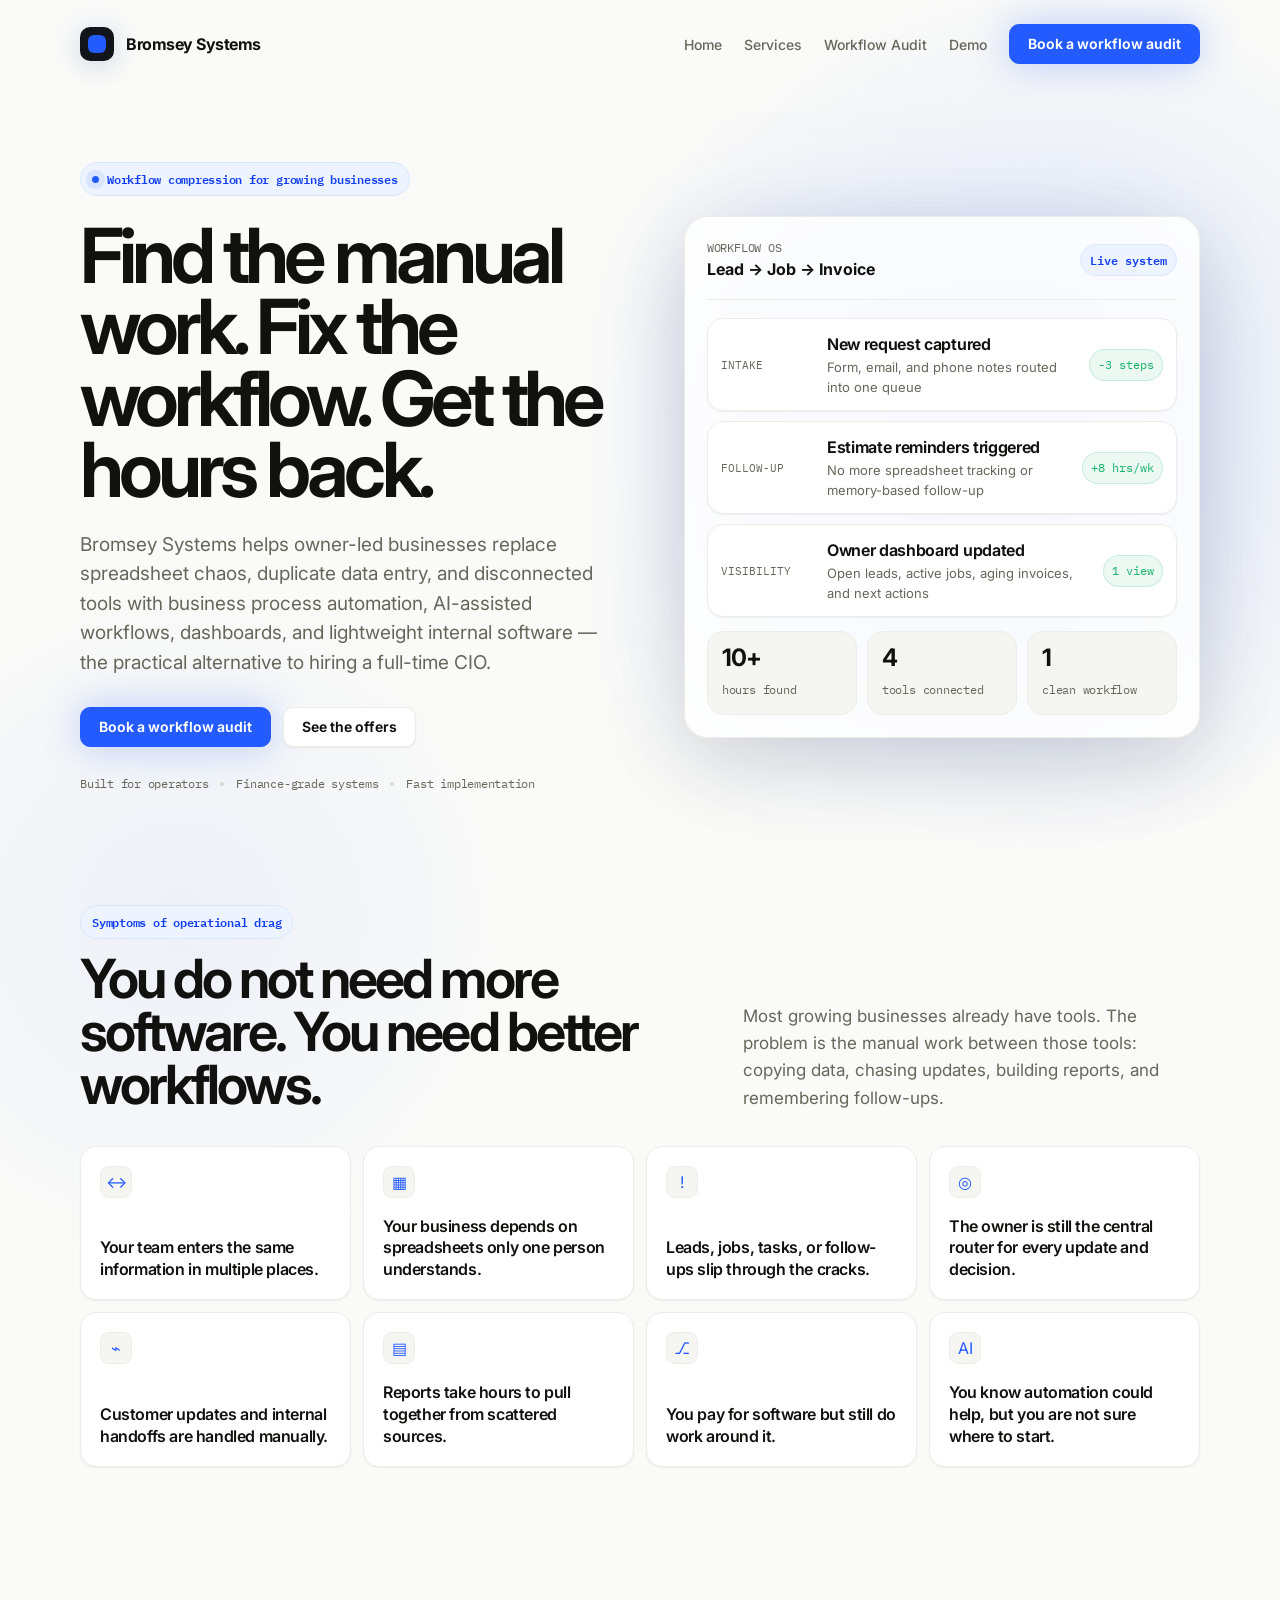
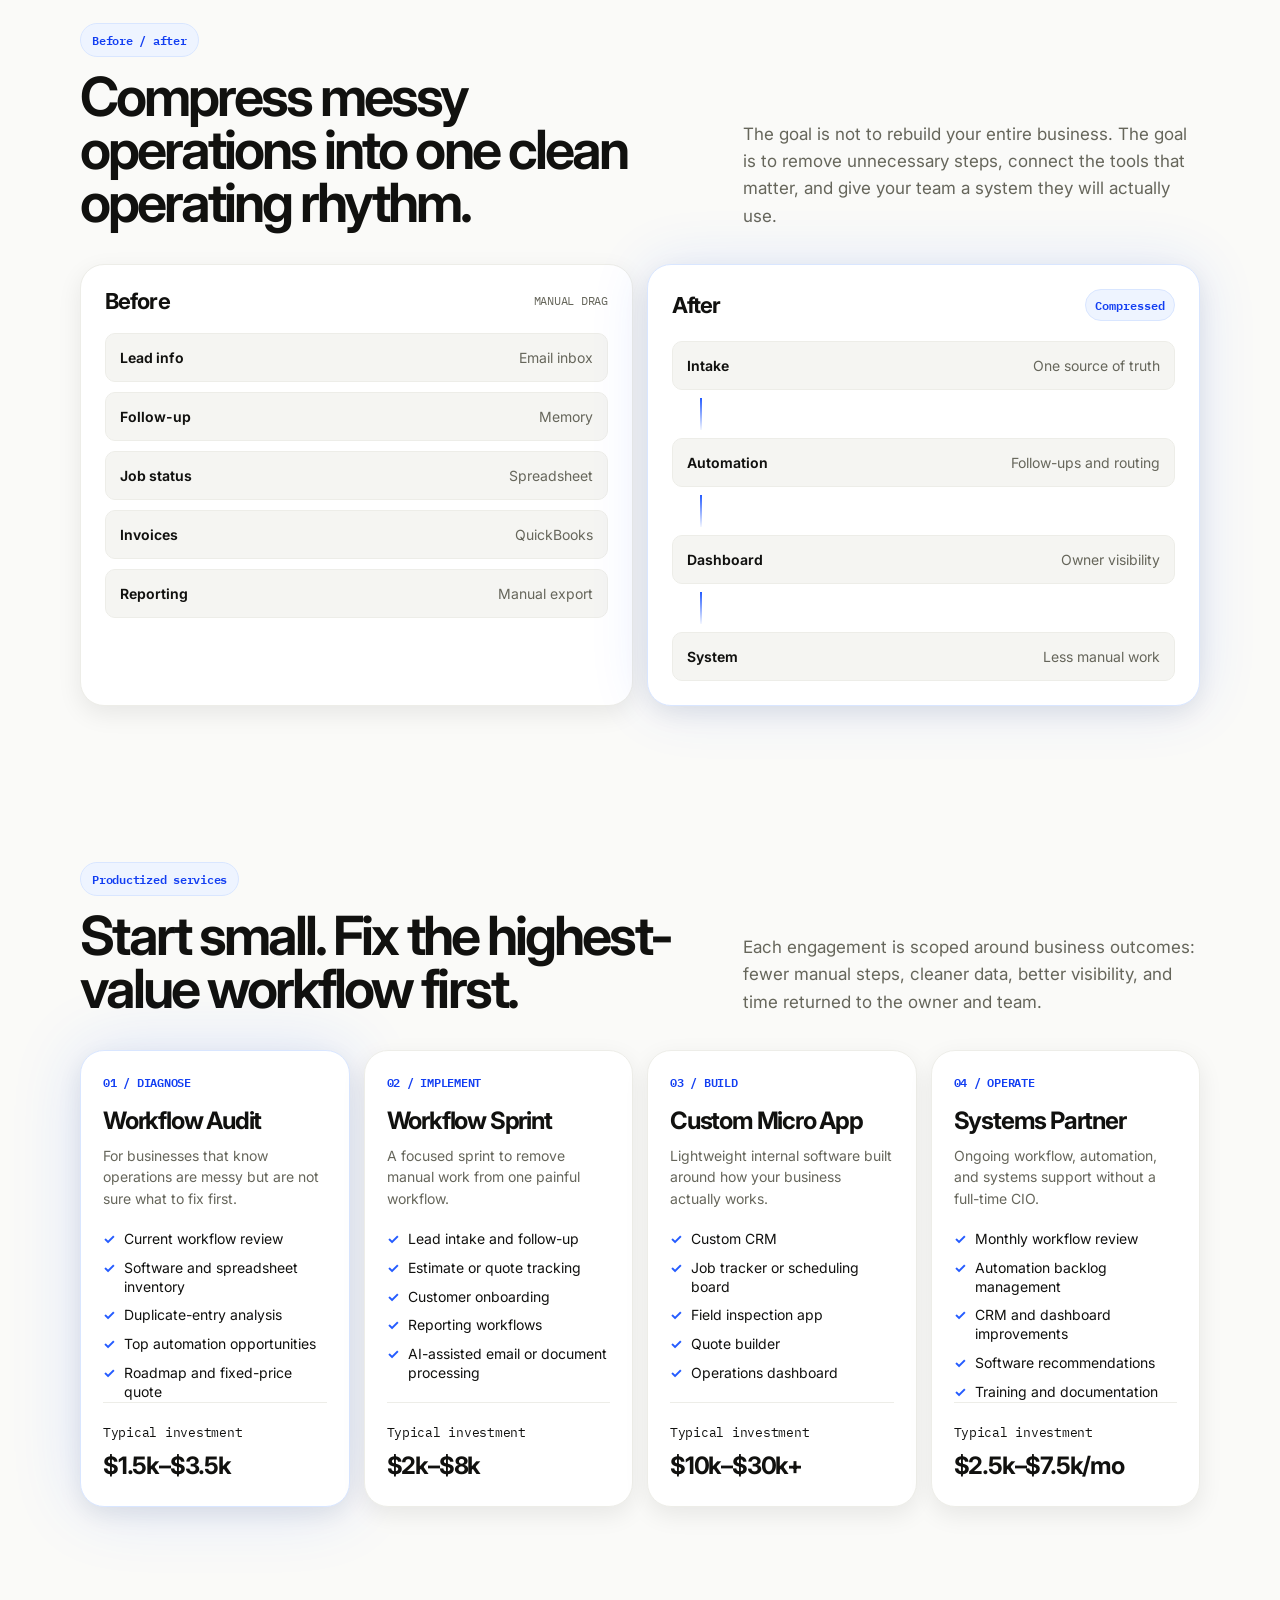
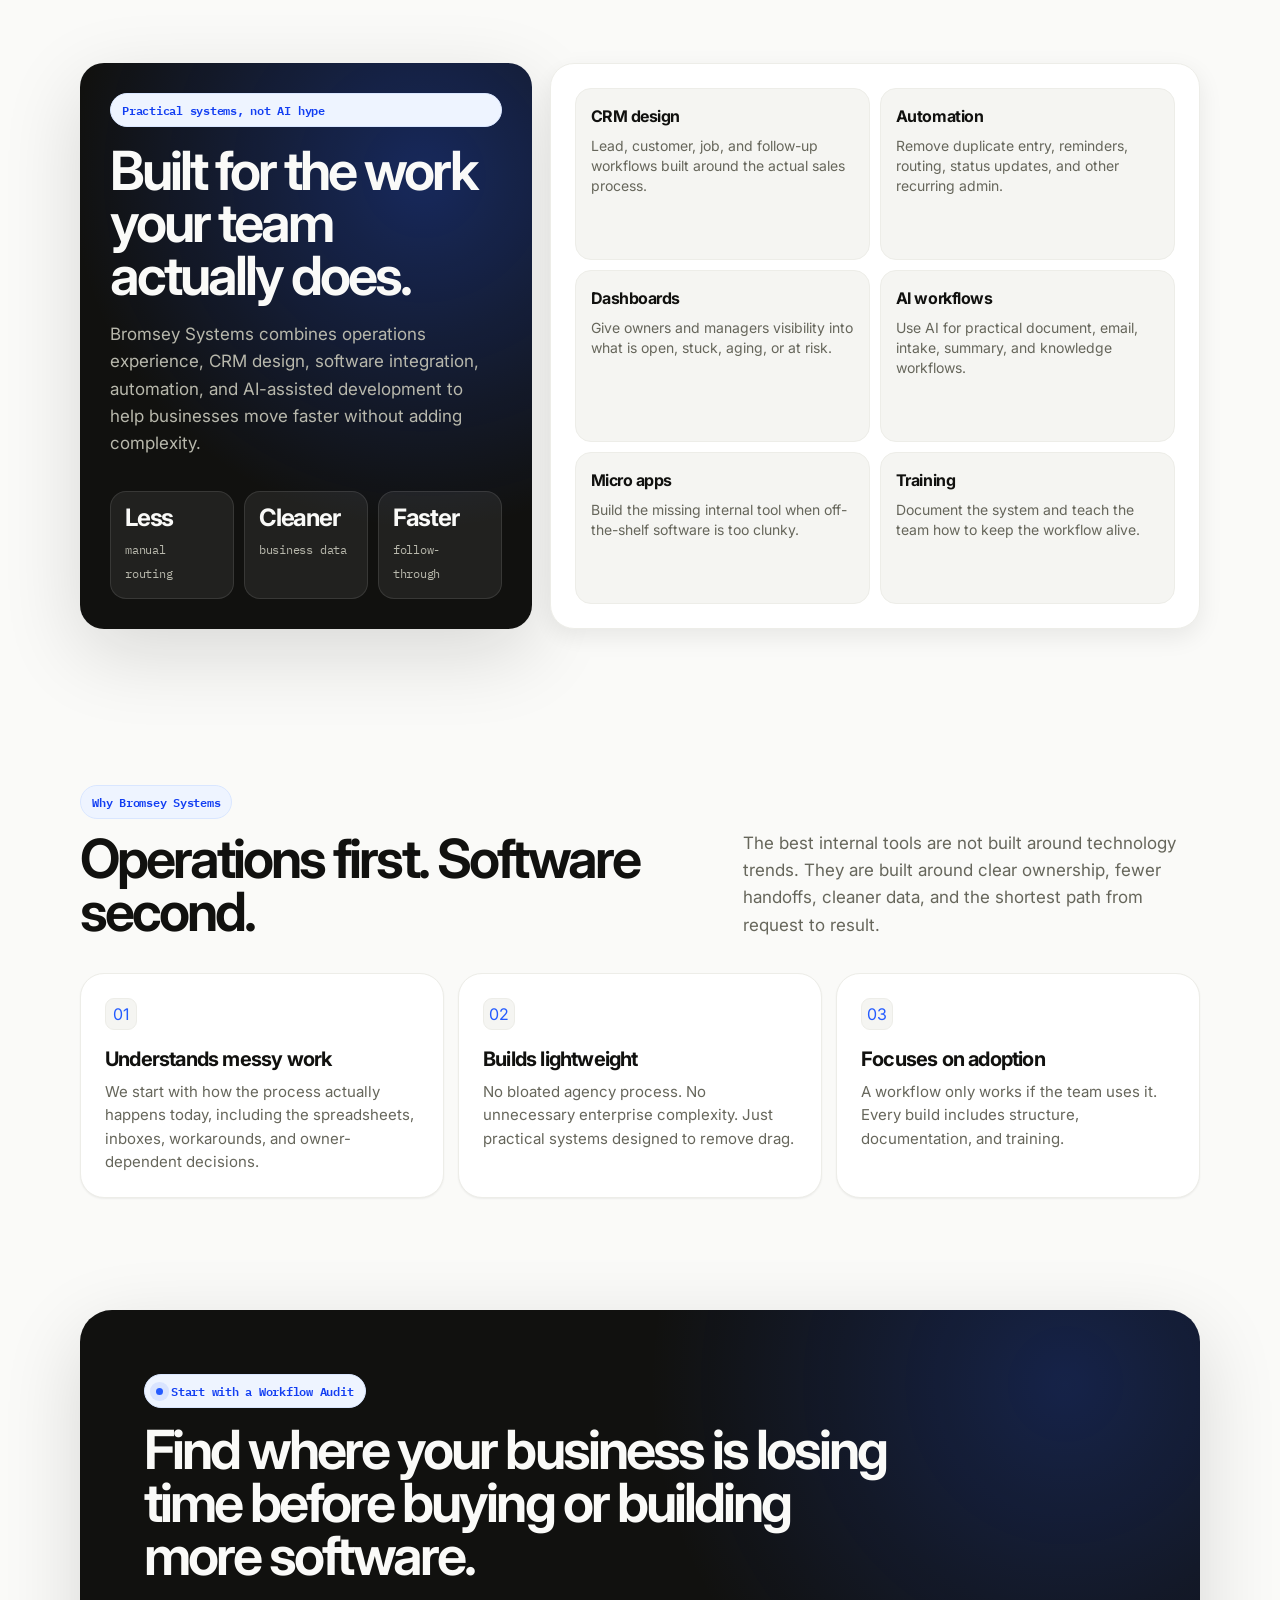
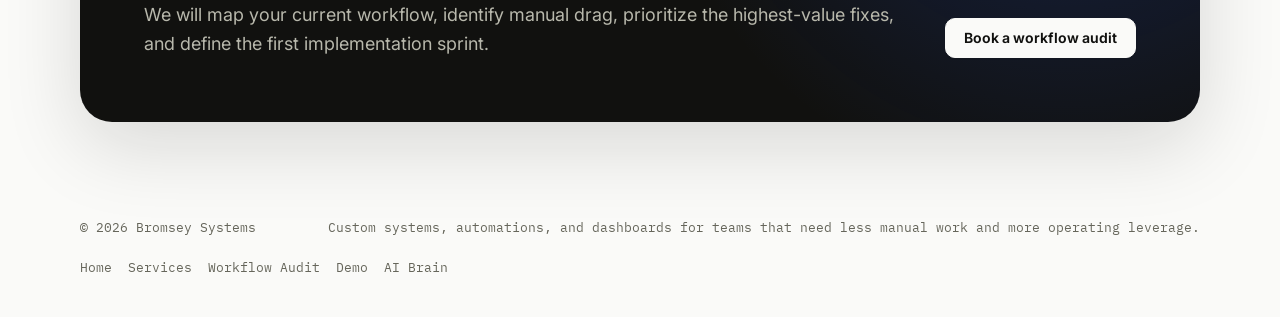
==== commit de53a2cb: "Remove homepage AI Brain banner and top-nav AI Brain link; keep AI Brain as its own page reachable o" ====
--- a/index.html
+++ b/index.html
@@ -3,6 +3,9 @@
 <head>
   <meta charset="UTF-8" />
   <meta name="viewport" content="width=device-width, initial-scale=1.0" />
+  <link rel="icon" href="/favicon.svg" type="image/svg+xml">
+  <link rel="icon" href="/favicon.ico" sizes="any">
+  <link rel="apple-touch-icon" href="/apple-touch-icon.png">
   <title>Business Process Automation &amp; AI Workflow Consulting | Bromsey Systems</title>
   <meta name="description" content="Bromsey Systems helps owner-led businesses eliminate manual work with business process automation, AI workflows, dashboards, and lightweight internal software — practical systems without hiring a full-time CIO." />
   <link rel="canonical" href="https://bromseysystems.com/" />
@@ -812,52 +815,6 @@
       border-color: #FAFAF8;
     }
 
-    .brain-banner {
-      background:
-        radial-gradient(circle at 84% 16%, rgba(36, 91, 255, 0.30), transparent 24rem),
-        #11110F;
-      color: #FAFAF8;
-      border-radius: 28px;
-      padding: clamp(28px, 5vw, 48px);
-      display: grid;
-      grid-template-columns: minmax(0, 1fr) auto;
-      gap: 32px;
-      align-items: end;
-      box-shadow: var(--shadow-lg);
-    }
-
-    .brain-banner h2 {
-      color: #FAFAF8;
-      margin-top: 16px;
-      max-width: 640px;
-    }
-
-    .brain-banner p {
-      color: #B8B8AC;
-      font-size: 16px;
-      line-height: 1.6;
-      margin: 16px 0 0;
-      max-width: 560px;
-    }
-
-    .brain-banner-cta {
-      display: flex;
-      flex-direction: column;
-      align-items: flex-end;
-      gap: 6px;
-      text-align: right;
-    }
-
-    .brain-banner-cta .mono-label {
-      color: #B8B8AC;
-    }
-
-    .brain-banner-cta strong {
-      font-size: 32px;
-      letter-spacing: -0.05em;
-      margin-bottom: 6px;
-    }
-
     .footer {
       width: min(1120px, calc(100% - 40px));
       margin: 0 auto;
@@ -892,14 +849,8 @@
 
       .section-heading,
       .capabilities,
-      .cta,
-      .brain-banner {
+      .cta {
         grid-template-columns: 1fr;
-      }
-
-      .brain-banner-cta {
-        align-items: flex-start;
-        text-align: left;
       }
 
       .pain-grid,
@@ -966,10 +917,6 @@
       .nav,
       .footer {
         width: min(100% - 28px, 1120px);
-      }
-
-      .brain-banner {
-        border-radius: 22px;
       }
 
       .hero {
@@ -1042,8 +989,6 @@
         <a href="services/">Services</a>
         <a href="workflow-audit.html">Workflow Audit</a>
         <a href="demo.html">Demo</a>
-        <span class="nav-divider" aria-hidden="true"></span>
-        <a href="ai-brain.html" class="nav-brain">AI Brain</a>
         <a class="button button-primary" href="book-audit.html">Book a workflow audit</a>
       </div>
     </nav>
@@ -1283,21 +1228,6 @@
           </ul>
           <div class="price">Typical investment <strong>$2.5k–$7.5k/mo</strong></div>
         </article>
-      </div>
-    </section>
-
-    <section class="section section-tight">
-      <div class="brain-banner reveal">
-        <div>
-          <span class="badge"><span class="pulse"></span> New: Recursive Knowledge Layer</span>
-          <h2>Develop an AI Brain for your company.</h2>
-          <p>Every email, doc, call, and database table — indexed into one system your AI can actually use. The natural next step after a Workflow Sprint.</p>
-        </div>
-        <div class="brain-banner-cta">
-          <span class="mono-label">Flat build</span>
-          <strong>$5,000</strong>
-          <a class="button button-primary" href="ai-brain.html">Explore AI Brain</a>
-        </div>
       </div>
     </section>
 
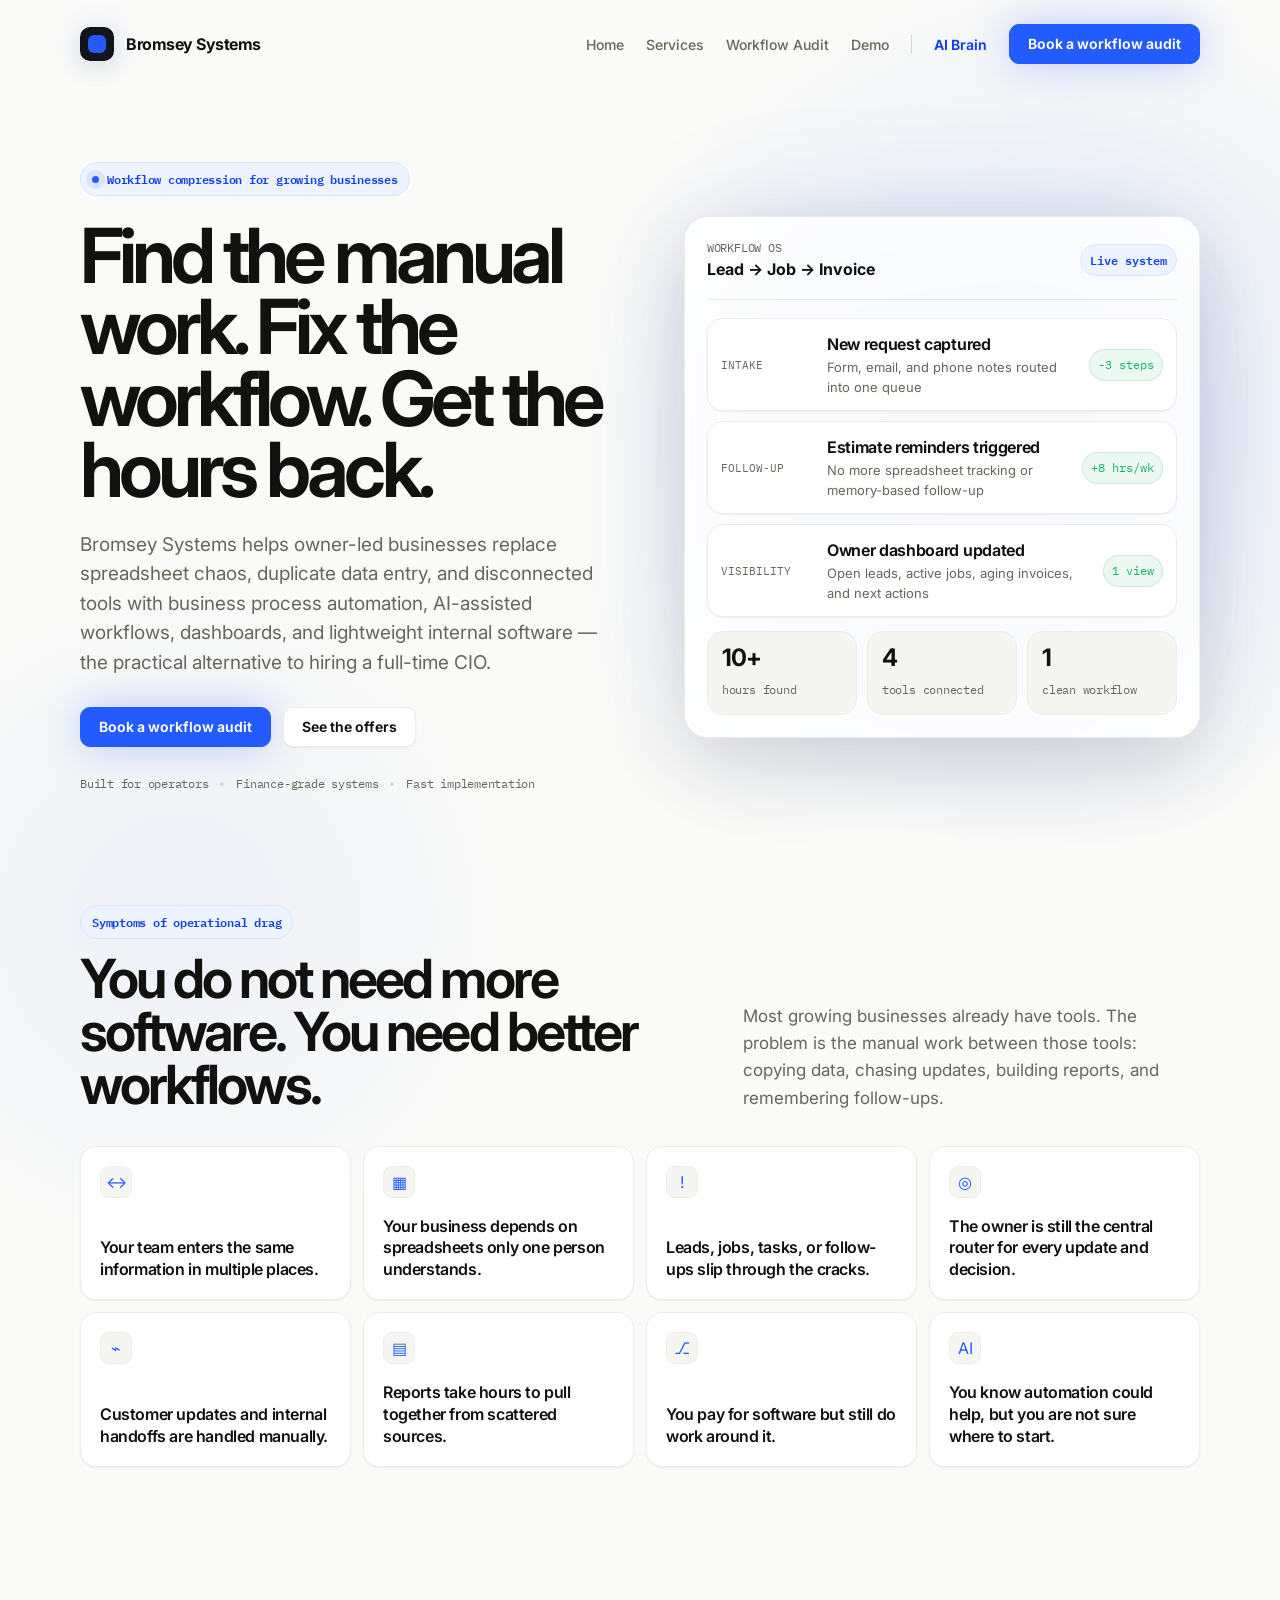
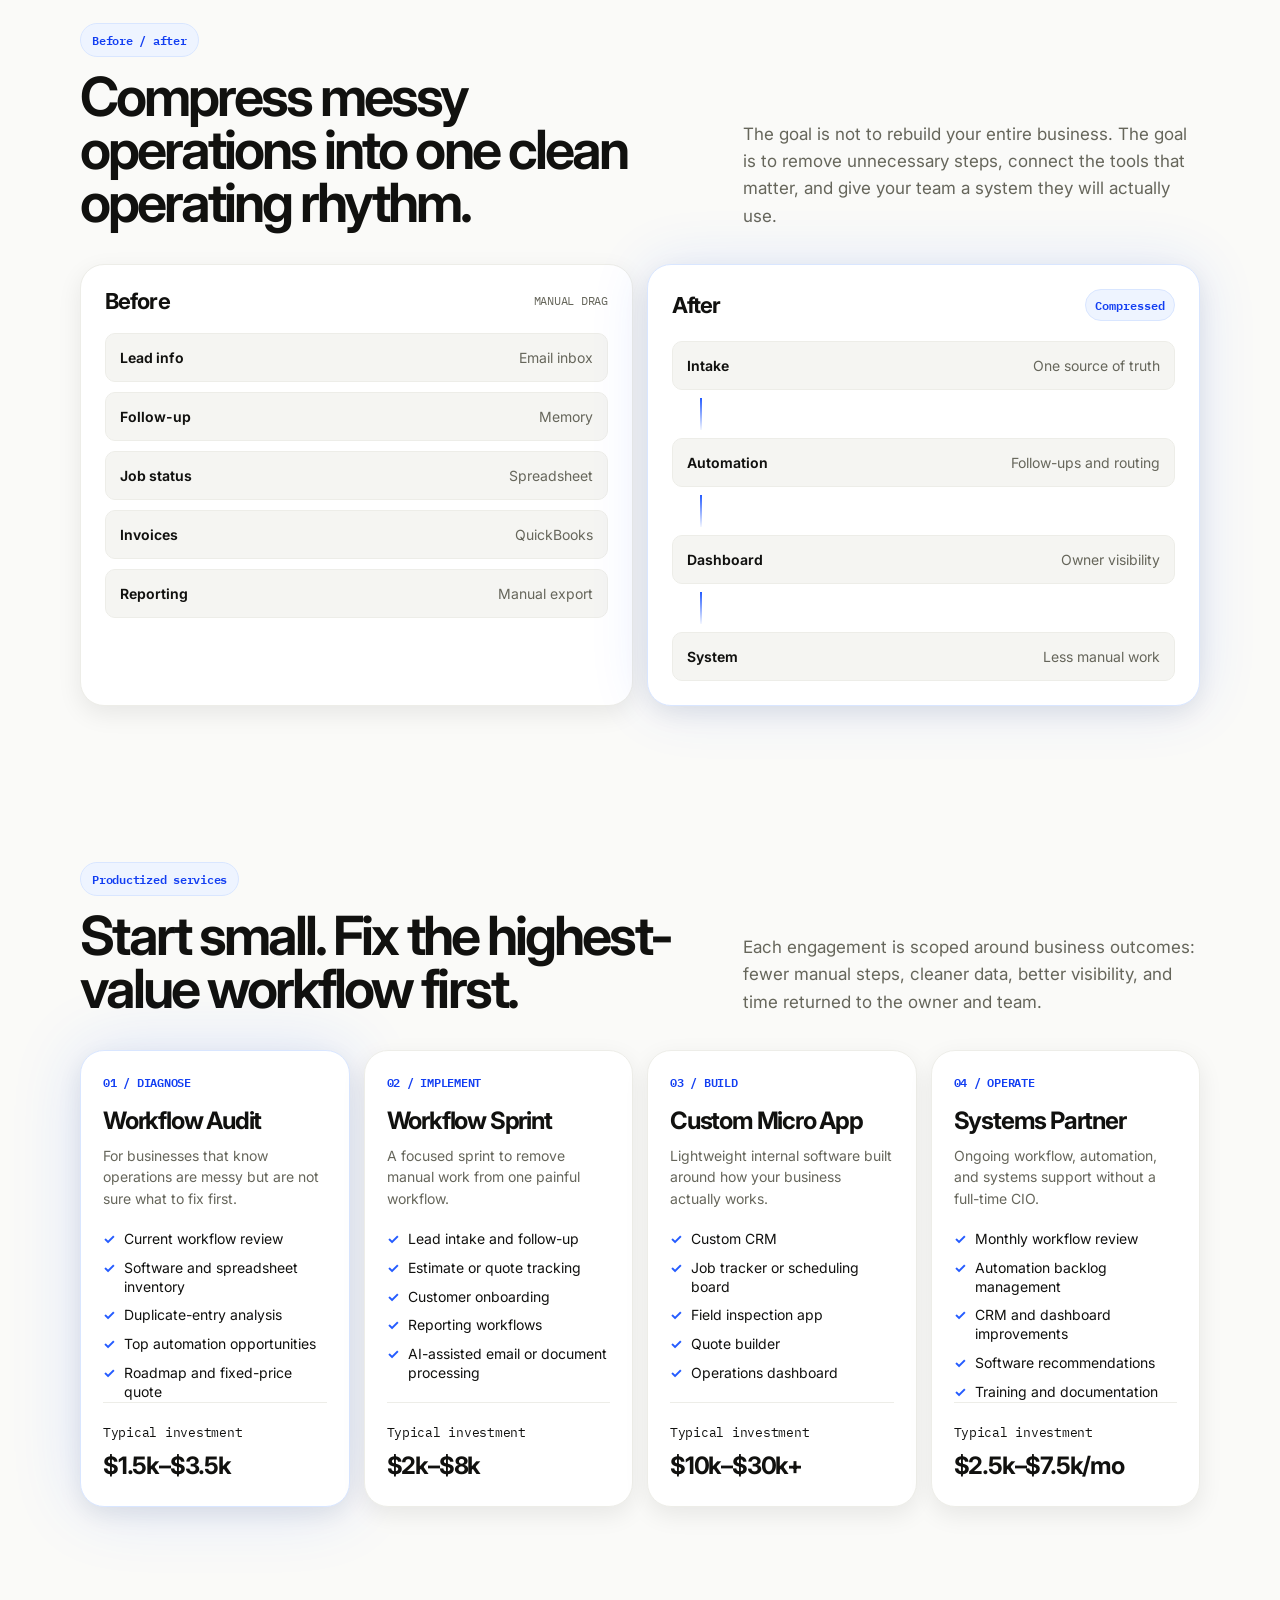
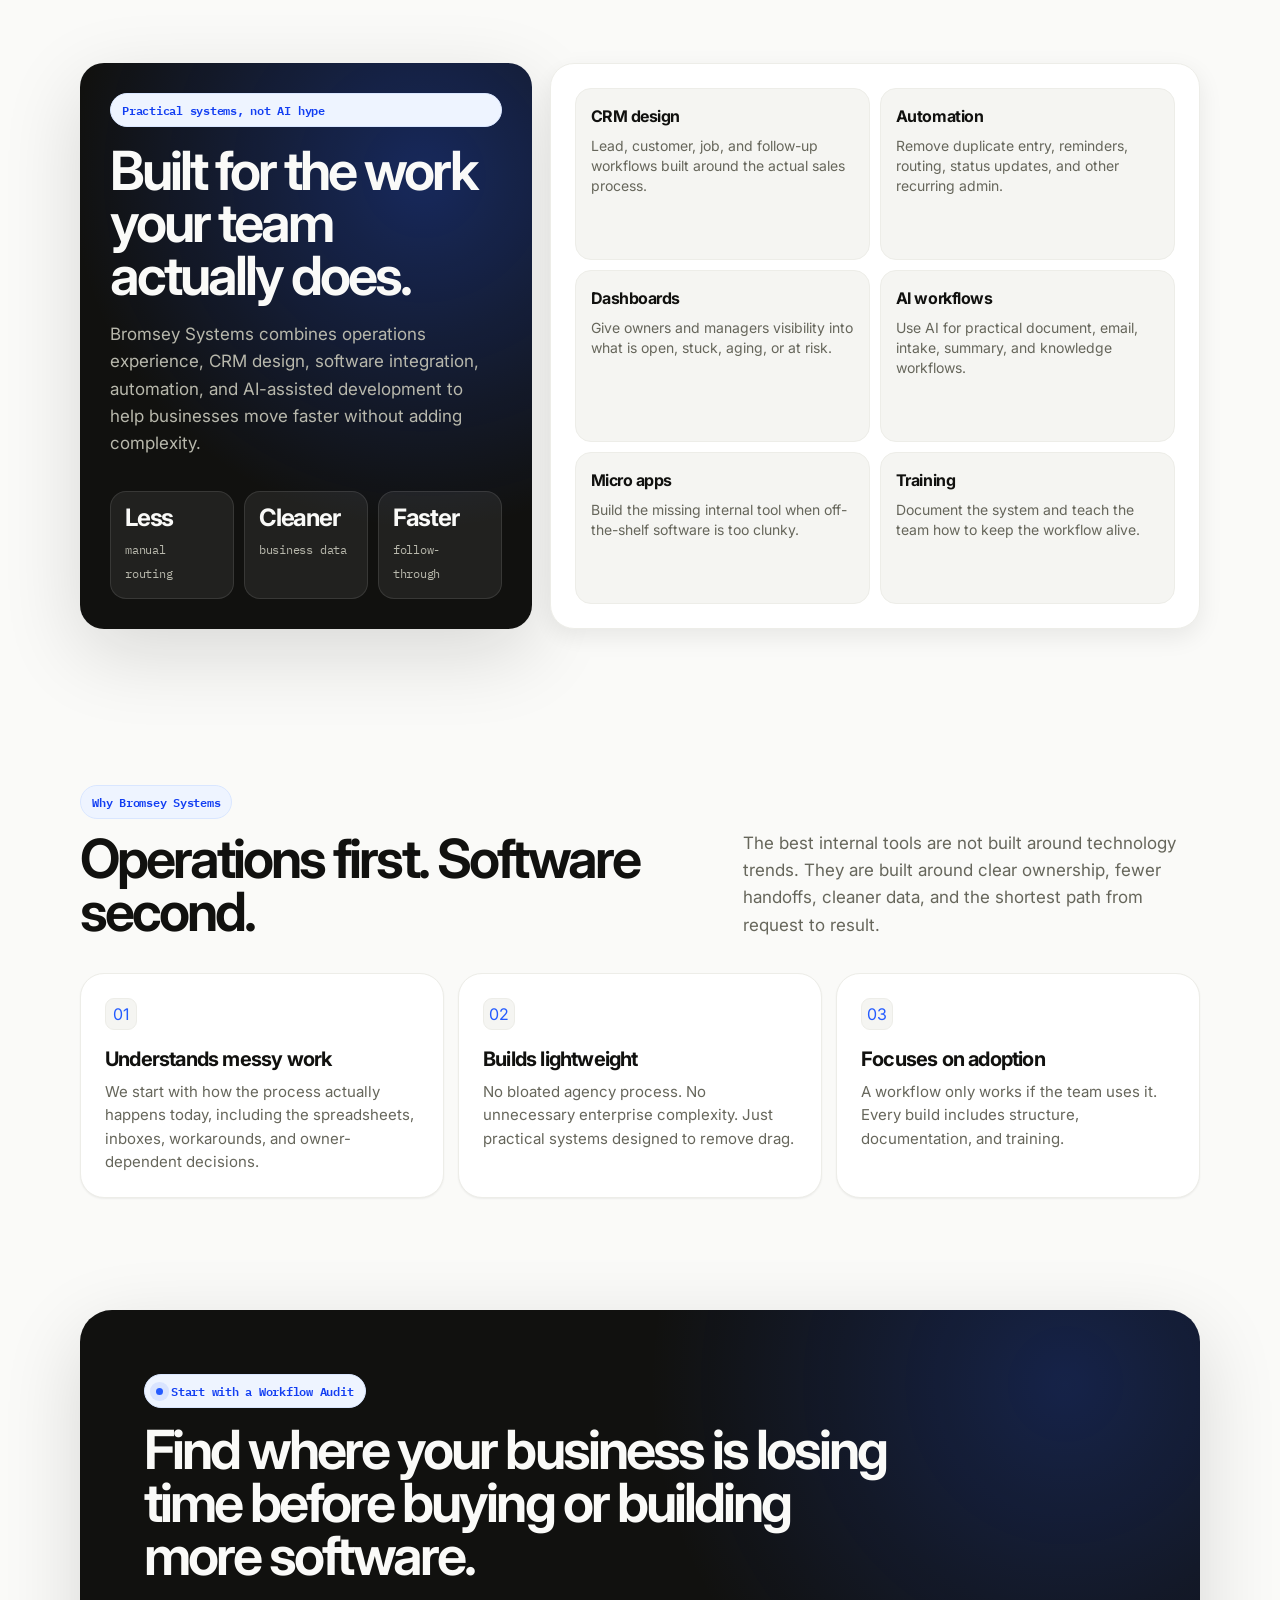
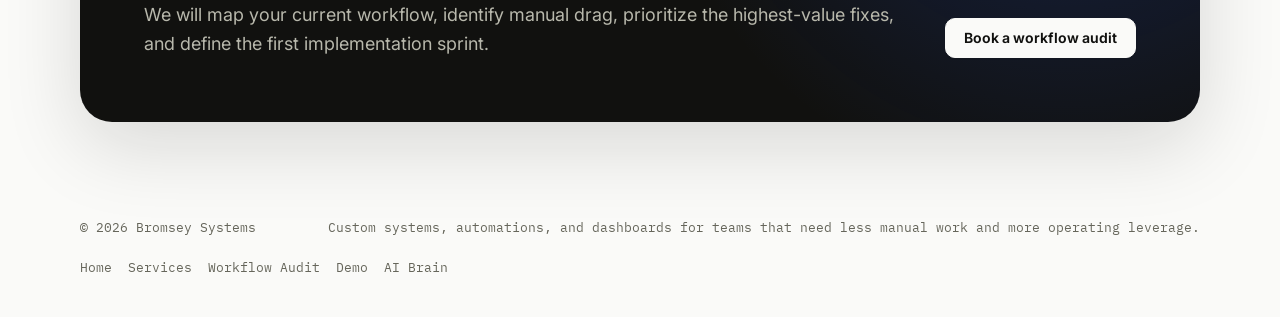
==== commit 744cb9ad: "Restore AI Brain link in the top nav (bifurcated with divider); homepage banner stays removed" ====
--- a/index.html
+++ b/index.html
@@ -989,6 +989,8 @@
         <a href="services/">Services</a>
         <a href="workflow-audit.html">Workflow Audit</a>
         <a href="demo.html">Demo</a>
+        <span class="nav-divider" aria-hidden="true"></span>
+        <a href="ai-brain.html" class="nav-brain">AI Brain</a>
         <a class="button button-primary" href="book-audit.html">Book a workflow audit</a>
       </div>
     </nav>
